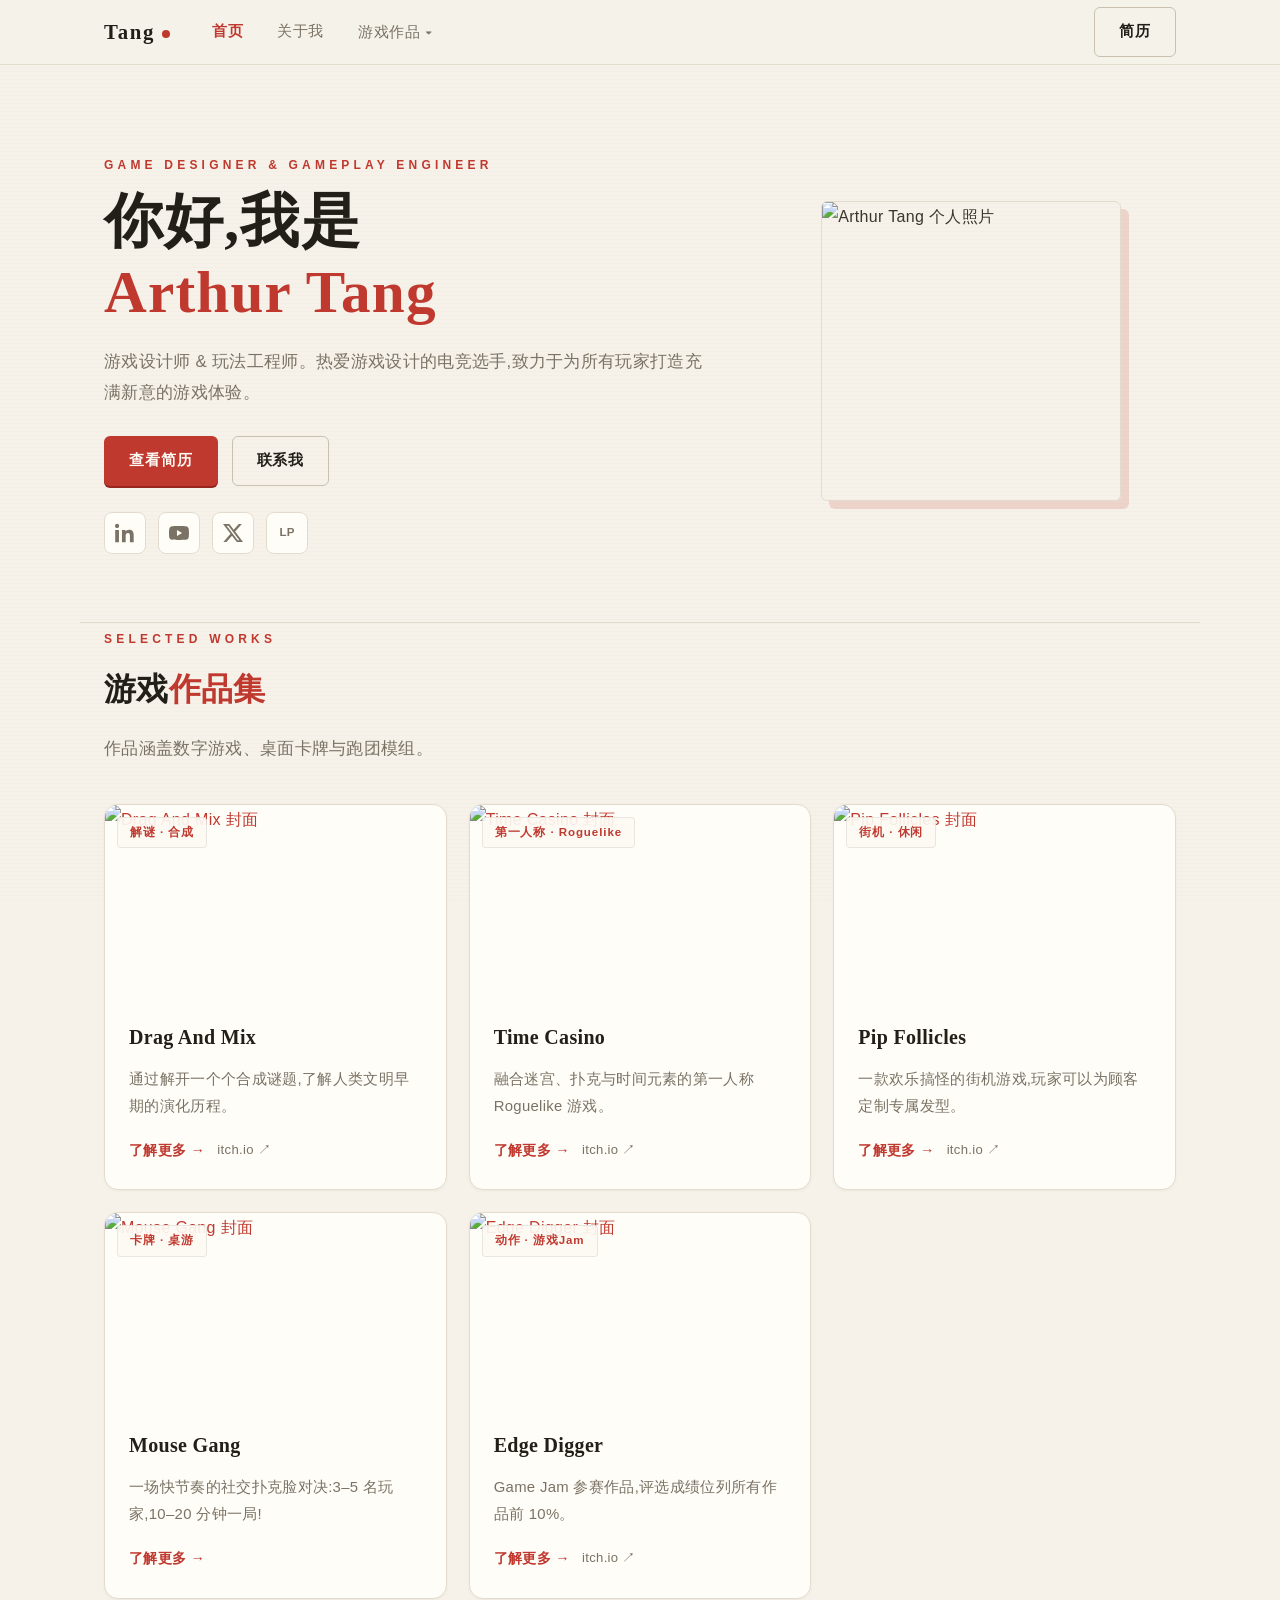
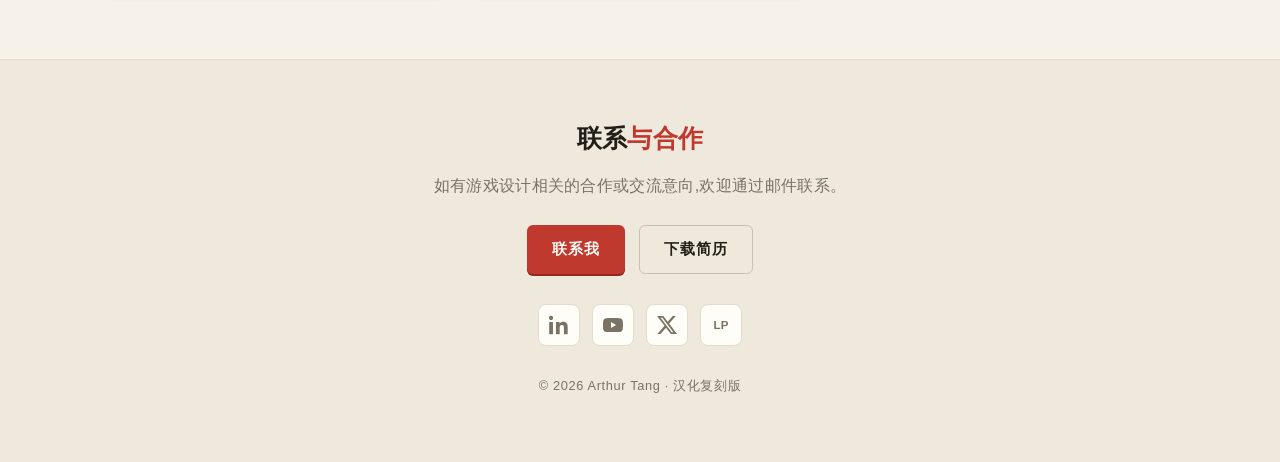
==== index.html @ 3871822b "Add files via upload" ====
<!DOCTYPE html>
<html lang="zh-CN">
<head>
<meta charset="UTF-8">
<meta name="viewport" content="width=device-width, initial-scale=1">
<title>首页 | Arthur Tang · 游戏设计师</title>
<link rel="stylesheet" href="style.css">
</head>
<body>

<nav class="nav">
  <div class="nav-inner">
    <a class="logo" href="index.html">Tang</a>
    <div class="nav-links">
      <a href="index.html" class="active">首页</a>
      <a href="about.html">关于我</a>
      <div class="dropdown">
        <button>游戏作品 ▾</button>
        <div class="dropdown-menu">
          <a href="drag-and-mix.html">Drag And Mix <span>· 解谜合成</span></a>
          <a href="edge-digger.html">Edge Digger <span>· 平台动作</span></a>
          <a href="mouse-gang.html">Mouse Gang <span>· 卡牌桌游</span></a>
          <a href="time-casino.html">Time Casino <span>· 肉鸽迷宫</span></a>
          <a href="pip-follicles.html">Pip Follicles <span>· 街机理发</span></a>
        </div>
      </div>
    </div>
    <a class="btn btn-ghost" href="https://www.arthurtang.online/_files/ugd/ac5c19_97dff723fe3e4dc8b64bd0f16d40d59c.pdf" target="_blank">简历</a>
  </div>
</nav>

<div class="wrap">
  <!-- Hero -->
  <div class="hero">
    <div>
      <span class="eyebrow">Game Designer &amp; Gameplay Engineer</span>
      <h1 class="display">你好,我是<br><span class="grad">Arthur Tang</span></h1>
      <p class="lead" style="margin-top:18px">游戏设计师 &amp; 玩法工程师。热爱游戏设计的电竞选手,致力于为所有玩家打造充满新意的游戏体验。</p>
      <div class="hero-cta">
        <a class="btn btn-primary" href="https://www.arthurtang.online/_files/ugd/ac5c19_97dff723fe3e4dc8b64bd0f16d40d59c.pdf" target="_blank">查看简历</a>
        <a class="btn btn-ghost" href="mailto:arthurta@andrew.cmu.edu">联系我</a>
      </div>
      <div class="socials">
        <a href="https://www.linkedin.com/in/arthur-tang-407880352" target="_blank" title="LinkedIn" aria-label="LinkedIn">
          <svg viewBox="0 0 24 24"><path d="M4.98 3.5C4.98 4.88 3.87 6 2.5 6S0 4.88 0 3.5 1.12 1 2.5 1s2.48 1.12 2.48 2.5zM.24 8.31h4.52V23H.24V8.31zM8.34 8.31h4.33v2h.06c.6-1.14 2.08-2.34 4.28-2.34 4.57 0 5.41 3.01 5.41 6.92V23h-4.51v-7.13c0-1.7-.03-3.89-2.37-3.89-2.37 0-2.73 1.85-2.73 3.76V23H8.34V8.31z"/></svg>
        </a>
        <a href="https://www.youtube.com/@mashiro_ow2016" target="_blank" title="YouTube" aria-label="YouTube">
          <svg viewBox="0 0 24 24"><path d="M23.5 6.19a3.02 3.02 0 0 0-2.12-2.14C19.5 3.55 12 3.55 12 3.55s-7.5 0-9.38.5A3.02 3.02 0 0 0 .5 6.19C0 8.07 0 12 0 12s0 3.93.5 5.81a3.02 3.02 0 0 0 2.12 2.14c1.88.5 9.38.5 9.38.5s7.5 0 9.38-.5a3.02 3.02 0 0 0 2.12-2.14C24 15.93 24 12 24 12s0-3.93-.5-5.81zM9.55 15.57V8.43L15.82 12l-6.27 3.57z"/></svg>
        </a>
        <a href="https://x.com/Mashiro_ow2" target="_blank" title="X（推特）" aria-label="X">
          <svg viewBox="0 0 24 24"><path d="M18.9 1.15h3.68l-8.04 9.19L24 22.85h-7.41l-5.8-7.58-6.64 7.58H.47l8.6-9.83L0 1.15h7.59l5.24 6.93 6.07-6.93zm-1.29 19.5h2.04L6.49 3.24H4.3l13.31 17.41z"/></svg>
        </a>
        <a href="https://liquipedia.net/overwatch/Mashiro" target="_blank" title="Liquipedia 选手页" aria-label="Liquipedia">LP</a>
      </div>
    </div>
    <div class="hero-portrait">
      <img src="https://static.wixstatic.com/media/ac5c19_e72749f9391749869e4fefc9ef450933~mv2.jpg/v1/fill/w_640,h_640,al_c,q_85,enc_avif,quality_auto/ac5c19_e72749f9391749869e4fefc9ef450933~mv2.jpg" alt="Arthur Tang 个人照片">
    </div>
  </div>
</div>

<hr class="divider">

<!-- 作品集 -->
<section class="wrap" id="works">
  <span class="eyebrow">Selected Works</span>
  <h2 class="section-title">游戏<span class="grad">作品集</span></h2>
  <p class="lead" style="margin-bottom:40px">作品涵盖数字游戏、桌面卡牌与跑团模组。</p>

  <div class="grid-3">
    <div class="project-card reveal">
      <a class="thumb" href="drag-and-mix.html">
        <img src="https://static.wixstatic.com/media/7452b0_ffd4c75815e14e729e6301d7b31f280f~mv2.png/v1/fill/w_800,h_450,al_c,q_85,enc_avif,quality_auto/Frame%203%20(1).png" alt="Drag And Mix 封面">
        <span class="tag">解谜 · 合成</span>
      </a>
      <div class="body">
        <h3>Drag And Mix</h3>
        <p>通过解开一个个合成谜题,了解人类文明早期的演化历程。</p>
        <div class="links">
          <a class="more" href="drag-and-mix.html">了解更多</a>
          <a class="itch" href="https://saikiosamu.itch.io/drag-and-mix" target="_blank">itch.io ↗</a>
        </div>
      </div>
    </div>

    <div class="project-card reveal">
      <a class="thumb" href="time-casino.html">
        <img src="https://static.wixstatic.com/media/ac5c19_e0c0a362687e4434957983f5e7f5c23e~mv2.png/v1/fill/w_800,h_487,al_c,q_85,enc_avif,quality_auto/Slide%2016_9%20-%201%20(1).png" alt="Time Casino 封面">
        <span class="tag">第一人称 · Roguelike</span>
      </a>
      <div class="body">
        <h3>Time Casino</h3>
        <p>融合迷宫、扑克与时间元素的第一人称 Roguelike 游戏。</p>
        <div class="links">
          <a class="more" href="time-casino.html">了解更多</a>
          <a class="itch" href="https://saikiosamu.itch.io/time-casino" target="_blank">itch.io ↗</a>
        </div>
      </div>
    </div>

    <div class="project-card reveal">
      <a class="thumb" href="pip-follicles.html">
        <img src="https://static.wixstatic.com/media/ac5c19_c79d243e65324dbfa5a065988996d9c8~mv2.png/v1/fill/w_800,h_497,al_c,q_85,enc_avif,quality_auto/%E5%9B%BE%E5%83%8F_2024-11-22_051200402.png" alt="Pip Follicles 封面">
        <span class="tag">街机 · 休闲</span>
      </a>
      <div class="body">
        <h3>Pip Follicles</h3>
        <p>一款欢乐搞怪的街机游戏,玩家可以为顾客定制专属发型。</p>
        <div class="links">
          <a class="more" href="pip-follicles.html">了解更多</a>
          <a class="itch" href="https://saikiosamu.itch.io/pip-follicles" target="_blank">itch.io ↗</a>
        </div>
      </div>
    </div>

    <div class="project-card reveal">
      <a class="thumb" href="mouse-gang.html">
        <img src="https://static.wixstatic.com/media/7452b0_cdd8762c4af44af2ba000a11da03061f~mv2.png/v1/fill/w_800,h_496,al_c,q_85,enc_avif,quality_auto/Frame%201.png" alt="Mouse Gang 封面">
        <span class="tag">卡牌 · 桌游</span>
      </a>
      <div class="body">
        <h3>Mouse Gang</h3>
        <p>一场快节奏的社交扑克脸对决:3–5 名玩家,10–20 分钟一局!</p>
        <div class="links">
          <a class="more" href="mouse-gang.html">了解更多</a>
        </div>
      </div>
    </div>

    <div class="project-card reveal">
      <a class="thumb" href="edge-digger.html">
        <img src="https://static.wixstatic.com/media/ac5c19_3797673ee50342ffba297b8167b7fd66~mv2.png/v1/fill/w_800,h_450,al_c,q_85,enc_avif,quality_auto/ac5c19_3797673ee50342ffba297b8167b7fd66~mv2.png" alt="Edge Digger 封面">
        <span class="tag">动作 · 游戏Jam</span>
      </a>
      <div class="body">
        <h3>Edge Digger</h3>
        <p>Game Jam 参赛作品,评选成绩位列所有作品前 10%。</p>
        <div class="links">
          <a class="more" href="edge-digger.html">了解更多</a>
          <a class="itch" href="https://saikiosamu.itch.io/edge-digger" target="_blank">itch.io ↗</a>
        </div>
      </div>
    </div>

    </div>
  </div>
</section>

<footer>
  <div class="footer-inner">
    <h2>联系<span class="grad-text">与合作</span></h2>
    <p>如有游戏设计相关的合作或交流意向,欢迎通过邮件联系。</p>
    <div class="footer-cta">
      <a class="btn btn-primary" href="mailto:arthurta@andrew.cmu.edu">联系我</a>
      <a class="btn btn-ghost" href="https://www.arthurtang.online/_files/ugd/ac5c19_97dff723fe3e4dc8b64bd0f16d40d59c.pdf" target="_blank">下载简历</a>
    </div>
    <div class="socials">
      <a href="https://www.linkedin.com/in/arthur-tang-407880352" target="_blank" aria-label="LinkedIn"><svg viewBox="0 0 24 24"><path d="M4.98 3.5C4.98 4.88 3.87 6 2.5 6S0 4.88 0 3.5 1.12 1 2.5 1s2.48 1.12 2.48 2.5zM.24 8.31h4.52V23H.24V8.31zM8.34 8.31h4.33v2h.06c.6-1.14 2.08-2.34 4.28-2.34 4.57 0 5.41 3.01 5.41 6.92V23h-4.51v-7.13c0-1.7-.03-3.89-2.37-3.89-2.37 0-2.73 1.85-2.73 3.76V23H8.34V8.31z"/></svg></a>
      <a href="https://www.youtube.com/@mashiro_ow2016" target="_blank" aria-label="YouTube"><svg viewBox="0 0 24 24"><path d="M23.5 6.19a3.02 3.02 0 0 0-2.12-2.14C19.5 3.55 12 3.55 12 3.55s-7.5 0-9.38.5A3.02 3.02 0 0 0 .5 6.19C0 8.07 0 12 0 12s0 3.93.5 5.81a3.02 3.02 0 0 0 2.12 2.14c1.88.5 9.38.5 9.38.5s7.5 0 9.38-.5a3.02 3.02 0 0 0 2.12-2.14C24 15.93 24 12 24 12s0-3.93-.5-5.81zM9.55 15.57V8.43L15.82 12l-6.27 3.57z"/></svg></a>
      <a href="https://x.com/Mashiro_ow2" target="_blank" aria-label="X"><svg viewBox="0 0 24 24"><path d="M18.9 1.15h3.68l-8.04 9.19L24 22.85h-7.41l-5.8-7.58-6.64 7.58H.47l8.6-9.83L0 1.15h7.59l5.24 6.93 6.07-6.93zm-1.29 19.5h2.04L6.49 3.24H4.3l13.31 17.41z"/></svg></a>
      <a href="https://liquipedia.net/overwatch/Mashiro" target="_blank" aria-label="Liquipedia">LP</a>
    </div>
    <p class="copyright">© 2026 Arthur Tang · 汉化复刻版</p>
  </div>
</footer>

<script>
const io=new IntersectionObserver(es=>es.forEach(e=>{if(e.isIntersecting){e.target.classList.add('visible');io.unobserve(e.target)}}),{threshold:.12});
document.querySelectorAll('.reveal').forEach(el=>io.observe(el));
</script>
</body>
</html>
---- style.css ----
/* ===== Arthur Tang 作品集 · 纸质编辑风 ===== */
:root{
  --bg:#f6f2ea;            /* 米白纸面 */
  --bg-soft:#efe9dd;
  --card:#fffdf8;          /* 卡片:偏白纸 */
  --card-border:#e3dccc;
  --text:#221e18;
  --text-body:#3a352d;
  --text-dim:#7a7264;
  --accent:#c0392f;        /* 扑克红 */
  --accent-deep:#96271f;
  --line:#e3dccc;
  /* 兼容旧变量名 */
  --cyan:#c0392f;
  --violet:#96271f;
  --pink:#c0392f;
  --grad:linear-gradient(0deg,#c0392f,#c0392f);
  --radius:14px;
  --maxw:1120px;
  --serif:"Songti SC","Noto Serif SC","Source Han Serif SC","STSong",Georgia,"Times New Roman",serif;
}
*{margin:0;padding:0;box-sizing:border-box}
html{scroll-behavior:smooth}
body{
  background:var(--bg);
  color:var(--text-body);
  font-family:"PingFang SC","Hiragino Sans GB","Microsoft YaHei","Noto Sans SC",-apple-system,"Segoe UI",sans-serif;
  line-height:1.85;
  letter-spacing:.02em;
  overflow-x:hidden;
}
/* 纸面质感:极淡的横向罗纹 */
body::before{
  content:"";position:fixed;inset:0;z-index:-1;pointer-events:none;
  background-image:repeating-linear-gradient(0deg,rgba(0,0,0,.012) 0 1px,transparent 1px 4px);
}
img{max-width:100%;display:block;border-radius:8px}
a{color:var(--accent);text-decoration:none}
a:hover{text-decoration:none}

/* ===== 导航 ===== */
.nav{
  position:sticky;top:0;z-index:50;
  backdrop-filter:blur(10px);-webkit-backdrop-filter:blur(10px);
  background:rgba(246,242,234,.9);
  border-bottom:1px solid var(--line);
}
.nav-inner{
  max-width:var(--maxw);margin:0 auto;padding:0 24px;
  display:flex;align-items:center;gap:28px;height:64px;
}
.logo{
  font-family:var(--serif);font-weight:700;font-size:1.3rem;letter-spacing:.08em;
  color:var(--text);
}
.logo::after{content:"";display:inline-block;width:8px;height:8px;margin-left:7px;
  background:var(--accent);border-radius:50%;vertical-align:middle}
.nav-links{display:flex;align-items:center;gap:6px;flex:1;flex-wrap:wrap}
.nav-links>a,.dropdown>button{
  color:var(--text-dim);font-size:.92rem;padding:8px 14px;border-radius:8px;
  background:none;border:none;cursor:pointer;font-family:inherit;letter-spacing:.04em;
  transition:.2s;
}
.nav-links>a:hover,.dropdown>button:hover{color:var(--text);background:rgba(0,0,0,.05)}
.nav-links>a.active{color:var(--accent);font-weight:600}
.dropdown{position:relative}
.dropdown-menu{
  position:absolute;top:calc(100% + 8px);left:0;min-width:230px;
  background:var(--card);border:1px solid var(--card-border);border-radius:12px;
  padding:8px;display:none;box-shadow:0 14px 40px rgba(60,45,20,.14);
}
.dropdown:hover .dropdown-menu,.dropdown:focus-within .dropdown-menu{display:block}
.dropdown-menu a{
  display:block;padding:9px 14px;border-radius:8px;color:var(--text-dim);font-size:.9rem;transition:.15s;
}
.dropdown-menu a:hover{color:var(--text);background:rgba(0,0,0,.045)}
.dropdown-menu a span{color:var(--text-dim);font-size:.78rem;margin-left:6px}
.btn{
  display:inline-flex;align-items:center;gap:8px;
  padding:10px 24px;border-radius:6px;font-weight:600;font-size:.92rem;
  border:1px solid transparent;cursor:pointer;transition:.22s;letter-spacing:.06em;
}
.btn-primary{
  background:var(--accent);color:#fdfaf4;
  box-shadow:0 2px 0 var(--accent-deep);
}
.btn-primary:hover{background:var(--accent-deep);transform:translateY(-1px)}
.btn-ghost{
  border-color:#c9c0ad;color:var(--text);background:transparent;
}
.btn-ghost:hover{border-color:var(--accent);color:var(--accent)}

/* ===== 布局 ===== */
.wrap{max-width:var(--maxw);margin:0 auto;padding:0 24px}
section{padding:68px 0}
.eyebrow{
  display:inline-block;font-size:.75rem;letter-spacing:.35em;text-transform:uppercase;
  color:var(--accent);margin-bottom:10px;font-weight:700;
}
h1.display{
  font-family:var(--serif);
  font-size:clamp(2.3rem,5.6vw,3.7rem);font-weight:700;line-height:1.2;letter-spacing:.02em;
  color:var(--text);
}
h1.display .grad,h2 .grad,.grad-text{color:var(--accent)}
h2.section-title{
  font-family:var(--serif);
  font-size:clamp(1.5rem,3.2vw,2rem);font-weight:700;margin-bottom:14px;color:var(--text);
}
h3{font-size:1.12rem;font-weight:700;margin-bottom:8px;color:var(--text)}
.lead{color:var(--text-dim);font-size:1.05rem;max-width:640px}
.divider{
  height:1px;border:none;max-width:var(--maxw);margin:0 auto;
  background:var(--line);
}

/* ===== 卡片 ===== */
.card{
  background:var(--card);border:1px solid var(--card-border);border-radius:var(--radius);
  padding:26px;transition:.22s;
  box-shadow:0 1px 3px rgba(60,45,20,.05);
}
.card:hover{border-color:#cfb9a0;box-shadow:0 8px 24px rgba(60,45,20,.1)}
.grid-2{display:grid;grid-template-columns:repeat(2,1fr);gap:22px}
.grid-3{display:grid;grid-template-columns:repeat(3,1fr);gap:22px}
.grid-4{display:grid;grid-template-columns:repeat(4,1fr);gap:18px}
@media(max-width:900px){.grid-3,.grid-4{grid-template-columns:repeat(2,1fr)}}
@media(max-width:620px){.grid-2,.grid-3,.grid-4{grid-template-columns:1fr}}

/* ===== 首页 Hero ===== */
.hero{display:grid;grid-template-columns:1.2fr .8fr;gap:48px;align-items:center;padding:84px 0 68px}
@media(max-width:820px){.hero{grid-template-columns:1fr;text-align:center}.hero .lead{margin:0 auto}}
.hero-portrait{position:relative;justify-self:center}
.hero-portrait img{
  width:min(300px,78vw);aspect-ratio:1;object-fit:cover;border-radius:6px;
  border:1px solid var(--card-border);
  box-shadow:8px 8px 0 rgba(192,57,47,.16);
}
.hero-cta{display:flex;gap:14px;margin-top:28px;flex-wrap:wrap}
@media(max-width:820px){.hero-cta{justify-content:center}}
.socials{display:flex;gap:12px;margin-top:26px}
@media(max-width:820px){.socials{justify-content:center}}
.socials a{
  width:42px;height:42px;border-radius:8px;display:grid;place-items:center;
  border:1px solid var(--card-border);background:var(--card);color:var(--text-dim);transition:.2s;
  font-size:.72rem;font-weight:700;letter-spacing:.02em;
}
.socials a:hover{color:var(--accent);border-color:var(--accent);transform:translateY(-2px)}
.socials svg{width:20px;height:20px;fill:currentColor}

/* ===== 作品卡片 ===== */
.project-card{
  display:flex;flex-direction:column;overflow:hidden;padding:0;
  background:var(--card);border:1px solid var(--card-border);border-radius:var(--radius);
  transition:.24s;box-shadow:0 1px 3px rgba(60,45,20,.05);
}
.project-card:hover{transform:translateY(-4px);border-color:#cfb9a0;
  box-shadow:0 16px 36px rgba(60,45,20,.13)}
.project-card .thumb{position:relative;overflow:hidden;aspect-ratio:16/9;border-radius:0}
.project-card .thumb img{width:100%;height:100%;object-fit:cover;border-radius:0;transition:.5s}
.project-card:hover .thumb img{transform:scale(1.04)}
.project-card .thumb .tag{
  position:absolute;top:12px;left:12px;font-size:.72rem;font-weight:700;letter-spacing:.08em;
  padding:4px 12px;border-radius:4px;background:rgba(253,250,244,.92);
  border:1px solid rgba(0,0,0,.08);color:var(--accent);
}
.project-card .body{padding:22px 24px 26px;display:flex;flex-direction:column;gap:10px;flex:1}
.project-card .body h3{font-family:var(--serif);font-size:1.25rem;margin:0}
.project-card .body p{color:var(--text-dim);font-size:.93rem;flex:1}
.project-card .links{display:flex;gap:12px;align-items:center;margin-top:6px}
.project-card .links .more{font-weight:600;font-size:.9rem}
.project-card .links .more::after{content:" →"}
.project-card .links .itch{font-size:.82rem;color:var(--text-dim)}
.project-card .links .itch:hover{color:var(--accent)}

/* ===== 项目详情页 ===== */
.page-hero{padding:60px 0 40px;text-align:center}
.page-hero .cover{
  max-width:920px;margin:34px auto 0;border-radius:10px;overflow:hidden;
  border:1px solid var(--card-border);box-shadow:0 18px 50px rgba(60,45,20,.16);
}
.page-hero .cover img{width:100%;border-radius:0}
.meta-panel{
  display:grid;grid-template-columns:repeat(4,1fr);gap:1px;overflow:hidden;
  border-radius:var(--radius);border:1px solid var(--card-border);background:var(--card-border);
  margin-top:-8px;
}
@media(max-width:820px){.meta-panel{grid-template-columns:repeat(2,1fr)}}
.meta-panel .cell{background:var(--card);padding:22px 24px}
.meta-panel .label{
  font-size:.72rem;letter-spacing:.28em;color:var(--accent);font-weight:700;margin-bottom:8px;
  text-transform:uppercase;
}
.meta-panel .value{font-size:.95rem;color:var(--text)}
.meta-panel .value li{list-style:none;color:var(--text-dim);padding:2px 0}
.meta-panel .value li::before{content:"— ";color:var(--accent)}
.figure{margin:26px 0}
.figure img{width:100%;border:1px solid var(--card-border)}
.figure figcaption{font-size:.85rem;color:var(--text-dim);margin-top:10px;text-align:center;font-family:var(--serif)}
.gif-grid{display:grid;grid-template-columns:repeat(3,1fr);gap:16px;margin:26px 0}
@media(max-width:820px){.gif-grid{grid-template-columns:1fr}}
.gif-grid figure{margin:0}
.gif-grid img{width:100%;aspect-ratio:16/10;object-fit:cover;border:1px solid var(--card-border)}
.gif-grid figcaption{font-size:.84rem;color:var(--text-dim);margin-top:8px;text-align:center;font-family:var(--serif)}
.quote{
  border-left:3px solid var(--accent);
  padding:16px 22px;margin:24px 0;color:var(--text-dim);font-size:.98rem;
  background:var(--card);border-radius:0 8px 8px 0;font-family:var(--serif);
}
.prose{max-width:820px}
.prose p{margin-bottom:16px;color:var(--text-body)}
.two-col{display:grid;grid-template-columns:1fr 1fr;gap:34px;align-items:center}
@media(max-width:820px){.two-col{grid-template-columns:1fr}}

/* ===== 页脚 ===== */
footer{
  margin-top:60px;border-top:1px solid var(--line);
  background:var(--bg-soft);
}
.footer-inner{
  max-width:var(--maxw);margin:0 auto;padding:56px 24px 40px;text-align:center;
}
.footer-inner h2{font-family:var(--serif);font-size:1.55rem;font-weight:700;margin-bottom:10px;color:var(--text)}
.footer-inner p{color:var(--text-dim);margin-bottom:24px}
.footer-cta{display:flex;gap:14px;justify-content:center;flex-wrap:wrap;margin-bottom:30px}
.footer-inner .socials{justify-content:center;margin-top:0}
.copyright{font-size:.8rem;color:#a49a87;margin-top:28px;letter-spacing:.05em}

/* ===== 动效 ===== */
.reveal{opacity:0;transform:translateY(20px);transition:opacity .6s ease,transform .6s ease}
.reveal.visible{opacity:1;transform:none}
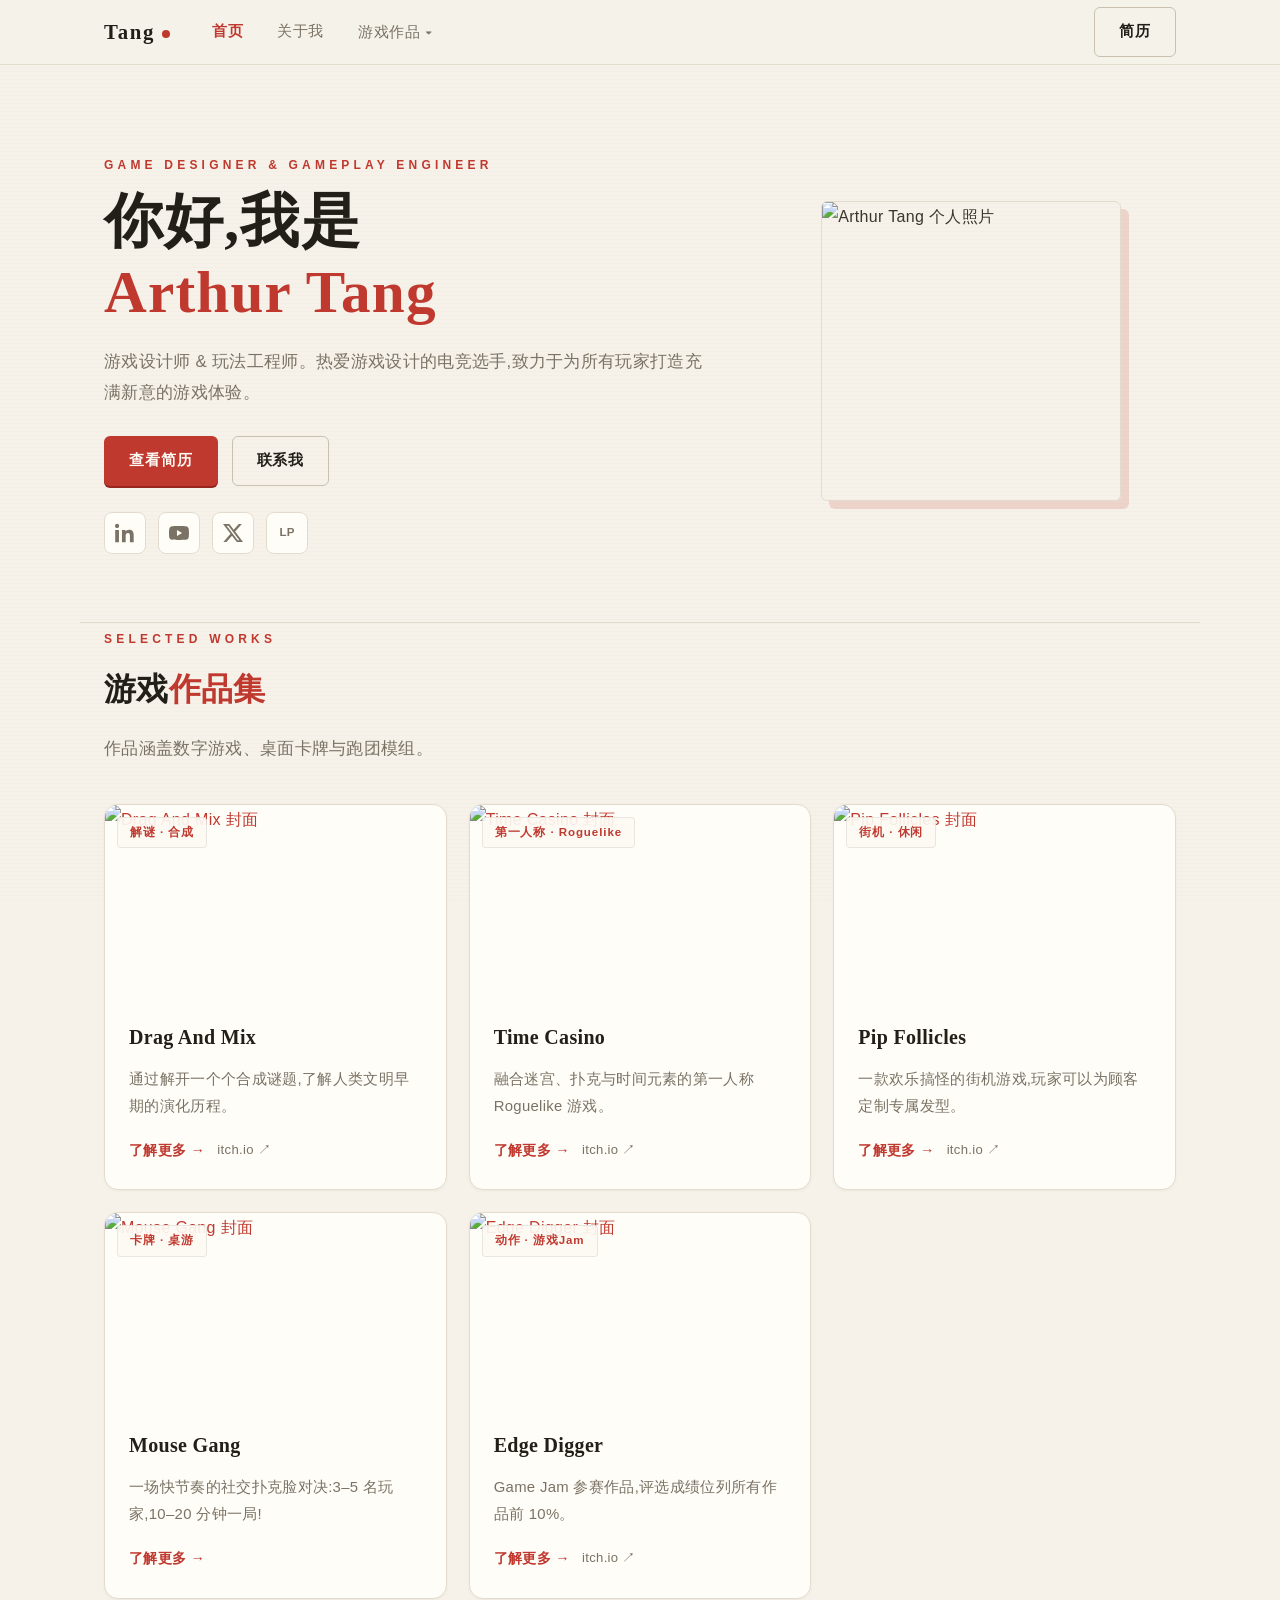
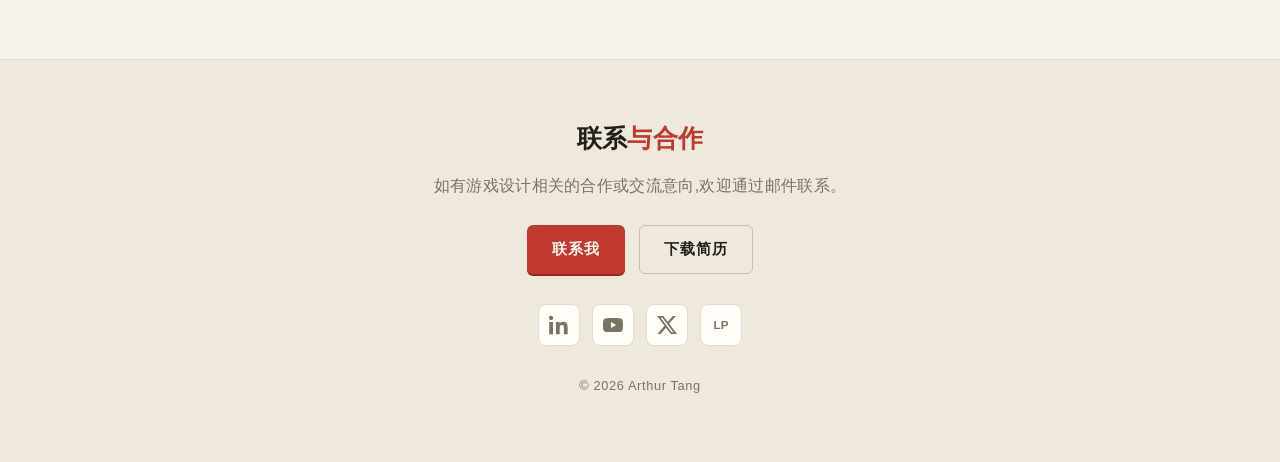
==== commit 87d2200a: "update" ====
--- a/index.html
+++ b/index.html
@@ -25,7 +25,7 @@
         </div>
       </div>
     </div>
-    <a class="btn btn-ghost" href="https://www.arthurtang.online/_files/ugd/ac5c19_97dff723fe3e4dc8b64bd0f16d40d59c.pdf" target="_blank">简历</a>
+    <a class="btn btn-ghost" href="resume.pdf" target="_blank">简历</a>
   </div>
 </nav>
 
@@ -37,7 +37,7 @@
       <h1 class="display">你好,我是<br><span class="grad">Arthur Tang</span></h1>
       <p class="lead" style="margin-top:18px">游戏设计师 &amp; 玩法工程师。热爱游戏设计的电竞选手,致力于为所有玩家打造充满新意的游戏体验。</p>
       <div class="hero-cta">
-        <a class="btn btn-primary" href="https://www.arthurtang.online/_files/ugd/ac5c19_97dff723fe3e4dc8b64bd0f16d40d59c.pdf" target="_blank">查看简历</a>
+        <a class="btn btn-primary" href="resume.pdf" target="_blank">查看简历</a>
         <a class="btn btn-ghost" href="mailto:arthurta@andrew.cmu.edu">联系我</a>
       </div>
       <div class="socials">
@@ -152,7 +152,7 @@
     <p>如有游戏设计相关的合作或交流意向,欢迎通过邮件联系。</p>
     <div class="footer-cta">
       <a class="btn btn-primary" href="mailto:arthurta@andrew.cmu.edu">联系我</a>
-      <a class="btn btn-ghost" href="https://www.arthurtang.online/_files/ugd/ac5c19_97dff723fe3e4dc8b64bd0f16d40d59c.pdf" target="_blank">下载简历</a>
+      <a class="btn btn-ghost" href="resume.pdf" target="_blank">下载简历</a>
     </div>
     <div class="socials">
       <a href="https://www.linkedin.com/in/arthur-tang-407880352" target="_blank" aria-label="LinkedIn"><svg viewBox="0 0 24 24"><path d="M4.98 3.5C4.98 4.88 3.87 6 2.5 6S0 4.88 0 3.5 1.12 1 2.5 1s2.48 1.12 2.48 2.5zM.24 8.31h4.52V23H.24V8.31zM8.34 8.31h4.33v2h.06c.6-1.14 2.08-2.34 4.28-2.34 4.57 0 5.41 3.01 5.41 6.92V23h-4.51v-7.13c0-1.7-.03-3.89-2.37-3.89-2.37 0-2.73 1.85-2.73 3.76V23H8.34V8.31z"/></svg></a>
@@ -160,7 +160,7 @@
       <a href="https://x.com/Mashiro_ow2" target="_blank" aria-label="X"><svg viewBox="0 0 24 24"><path d="M18.9 1.15h3.68l-8.04 9.19L24 22.85h-7.41l-5.8-7.58-6.64 7.58H.47l8.6-9.83L0 1.15h7.59l5.24 6.93 6.07-6.93zm-1.29 19.5h2.04L6.49 3.24H4.3l13.31 17.41z"/></svg></a>
       <a href="https://liquipedia.net/overwatch/Mashiro" target="_blank" aria-label="Liquipedia">LP</a>
     </div>
-    <p class="copyright">© 2026 Arthur Tang · 汉化复刻版</p>
+    <p class="copyright">© 2026 Arthur Tang</p>
   </div>
 </footer>
 
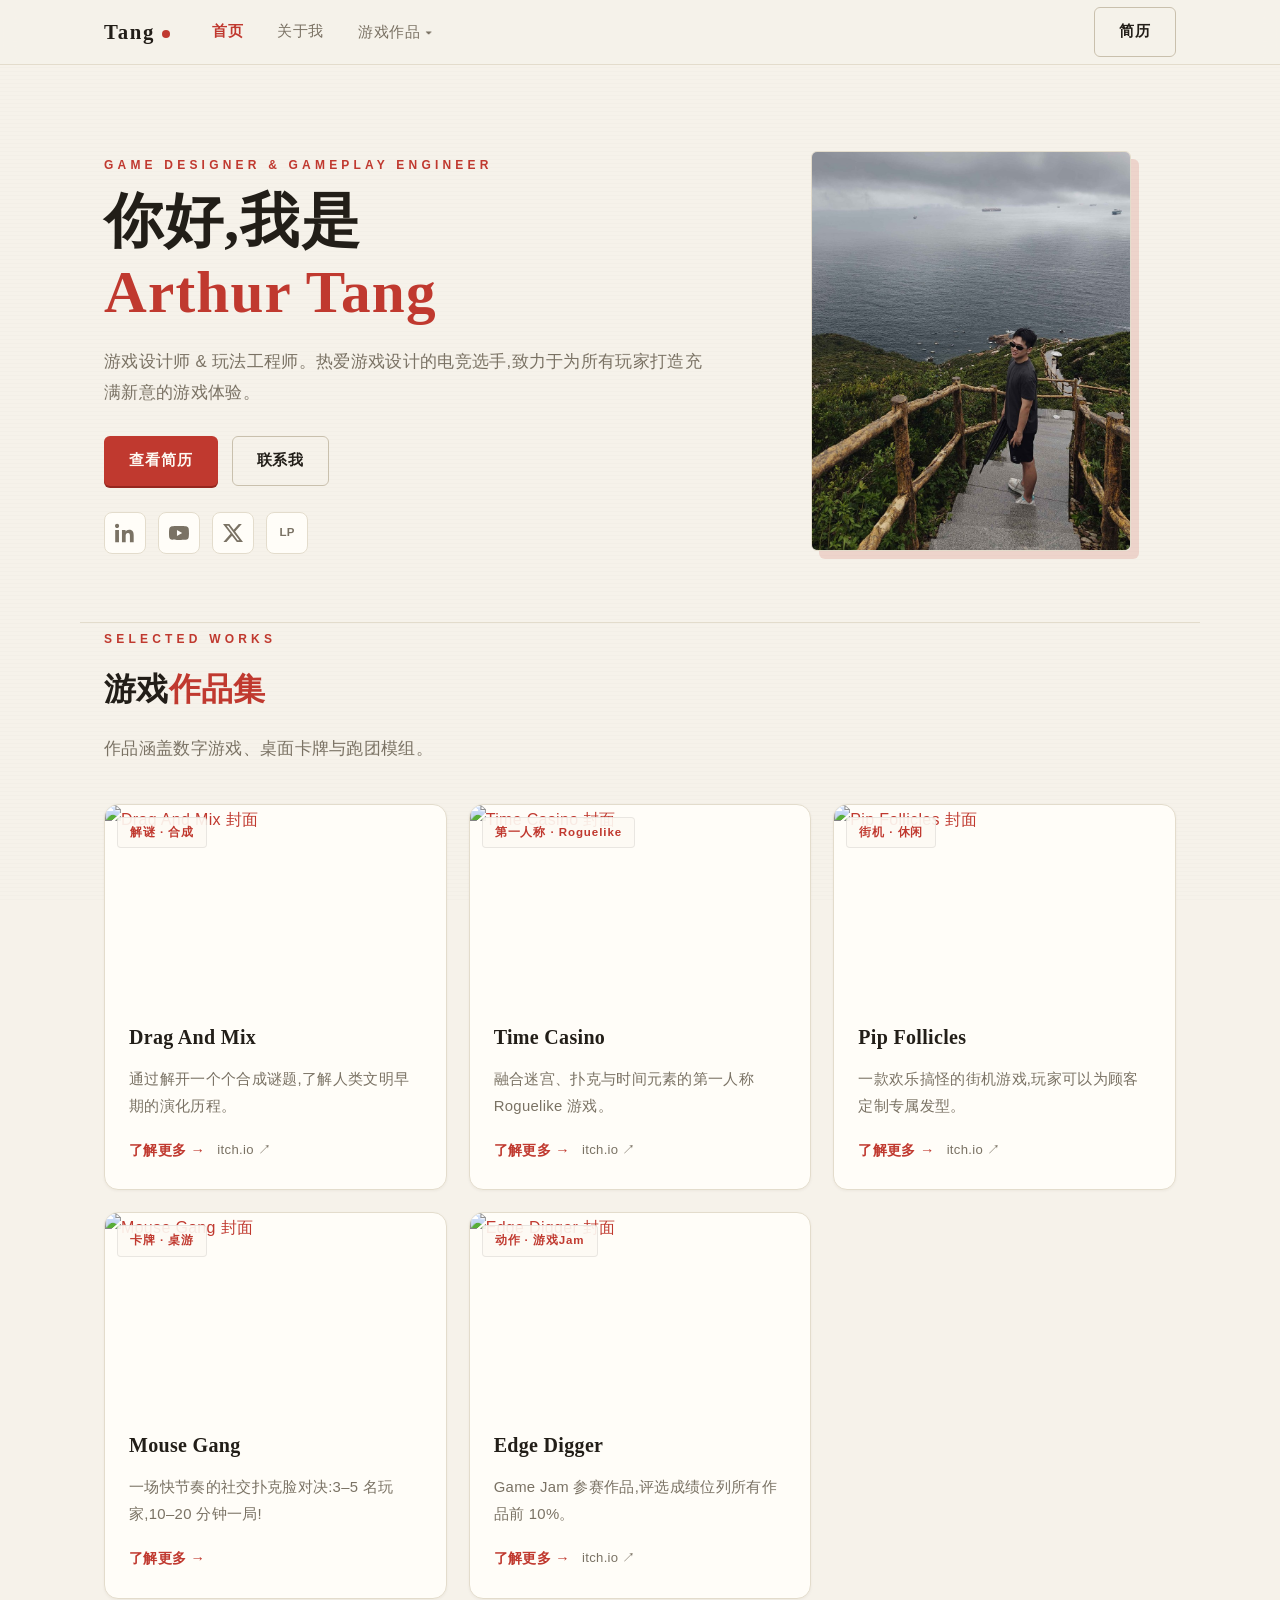
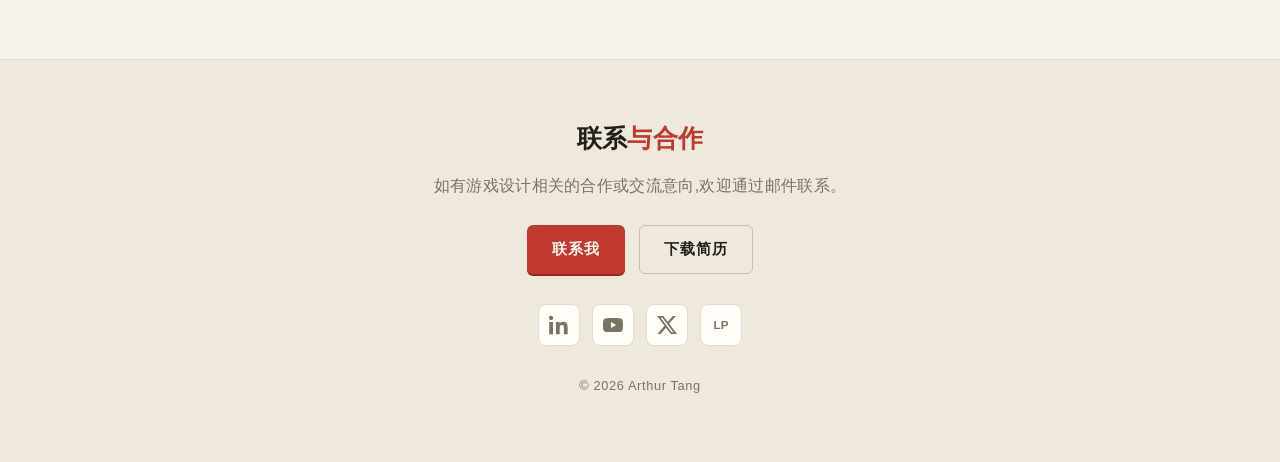
==== commit 8d0b53fa: "update photo" ====
--- a/index.html
+++ b/index.html
@@ -54,7 +54,7 @@
       </div>
     </div>
     <div class="hero-portrait">
-      <img src="https://static.wixstatic.com/media/ac5c19_e72749f9391749869e4fefc9ef450933~mv2.jpg/v1/fill/w_640,h_640,al_c,q_85,enc_avif,quality_auto/ac5c19_e72749f9391749869e4fefc9ef450933~mv2.jpg" alt="Arthur Tang 个人照片">
+      <img src="portrait.jpg" alt="Arthur Tang 个人照片">
     </div>
   </div>
 </div>
--- a/style.css
+++ b/style.css
@@ -132,7 +132,7 @@
 @media(max-width:820px){.hero{grid-template-columns:1fr;text-align:center}.hero .lead{margin:0 auto}}
 .hero-portrait{position:relative;justify-self:center}
 .hero-portrait img{
-  width:min(300px,78vw);aspect-ratio:1;object-fit:cover;border-radius:6px;
+  width:min(320px,78vw);aspect-ratio:4/5;object-fit:cover;border-radius:6px;
   border:1px solid var(--card-border);
   box-shadow:8px 8px 0 rgba(192,57,47,.16);
 }
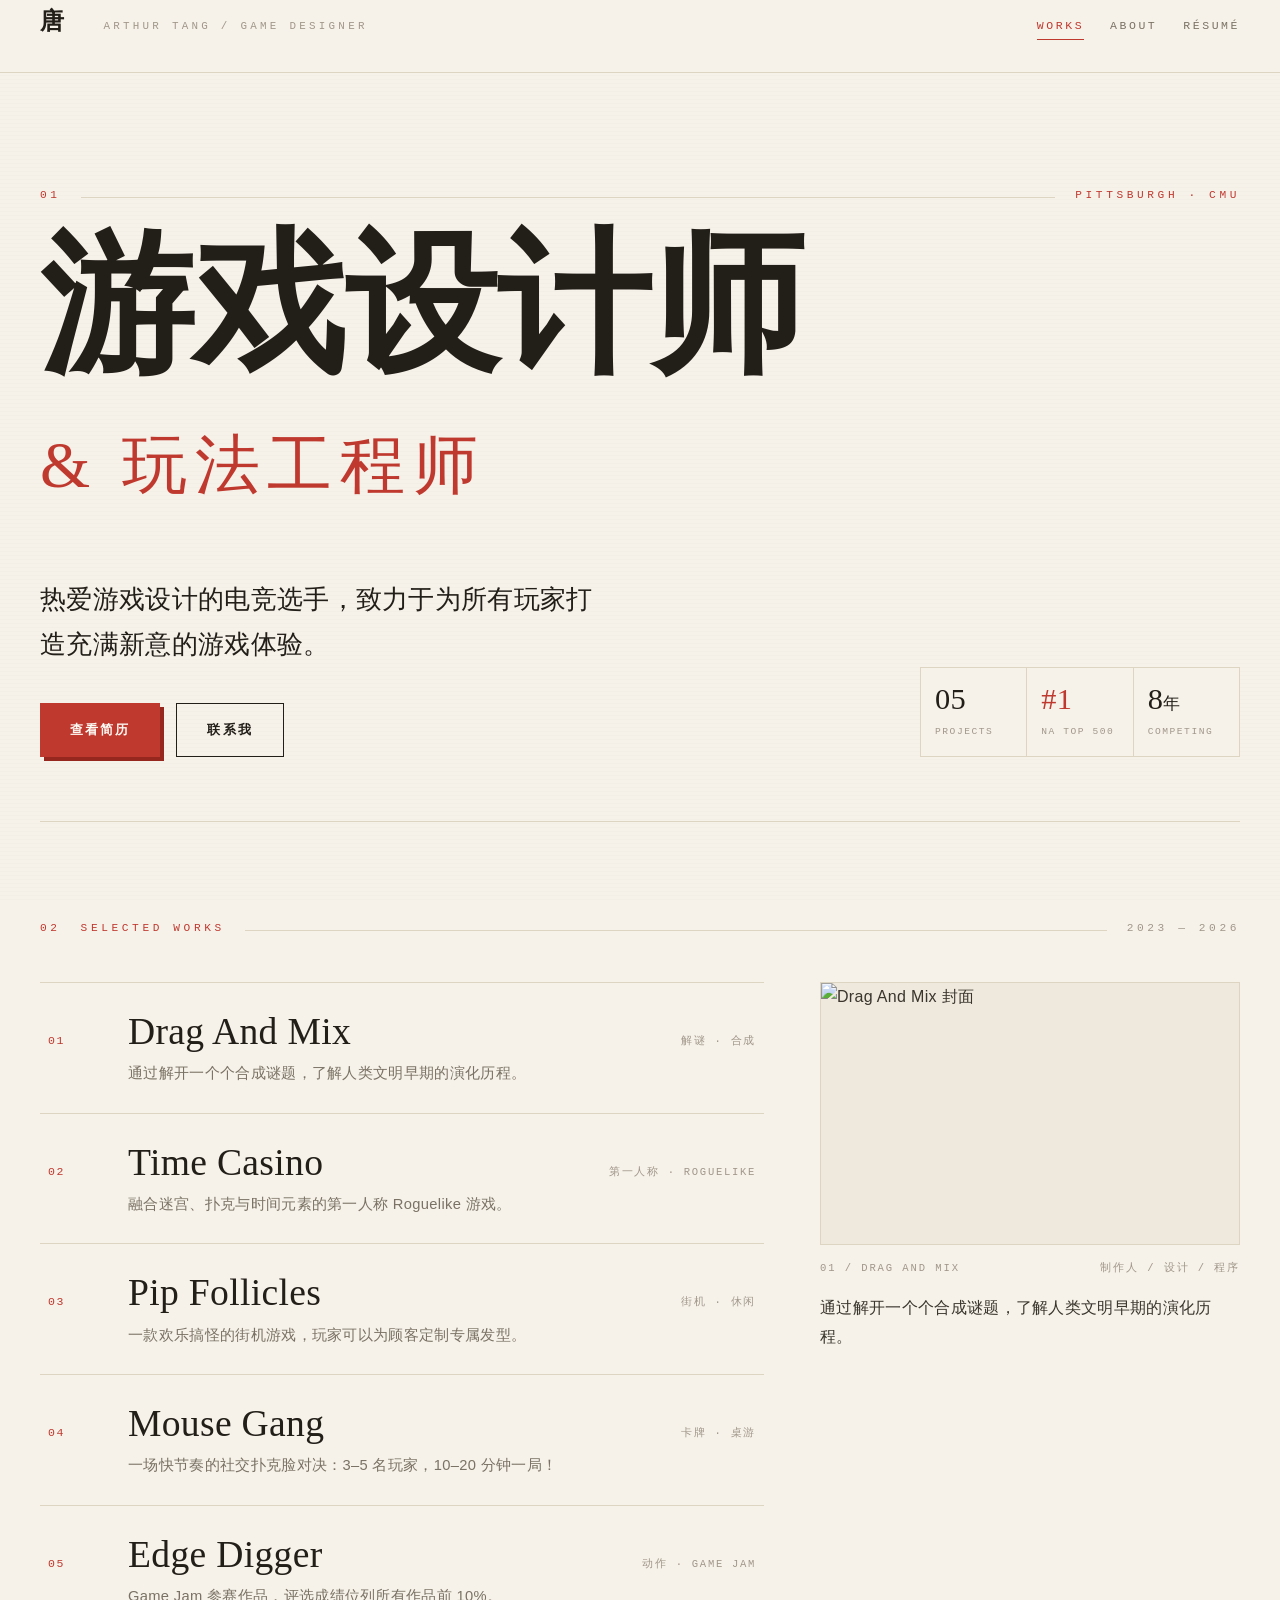
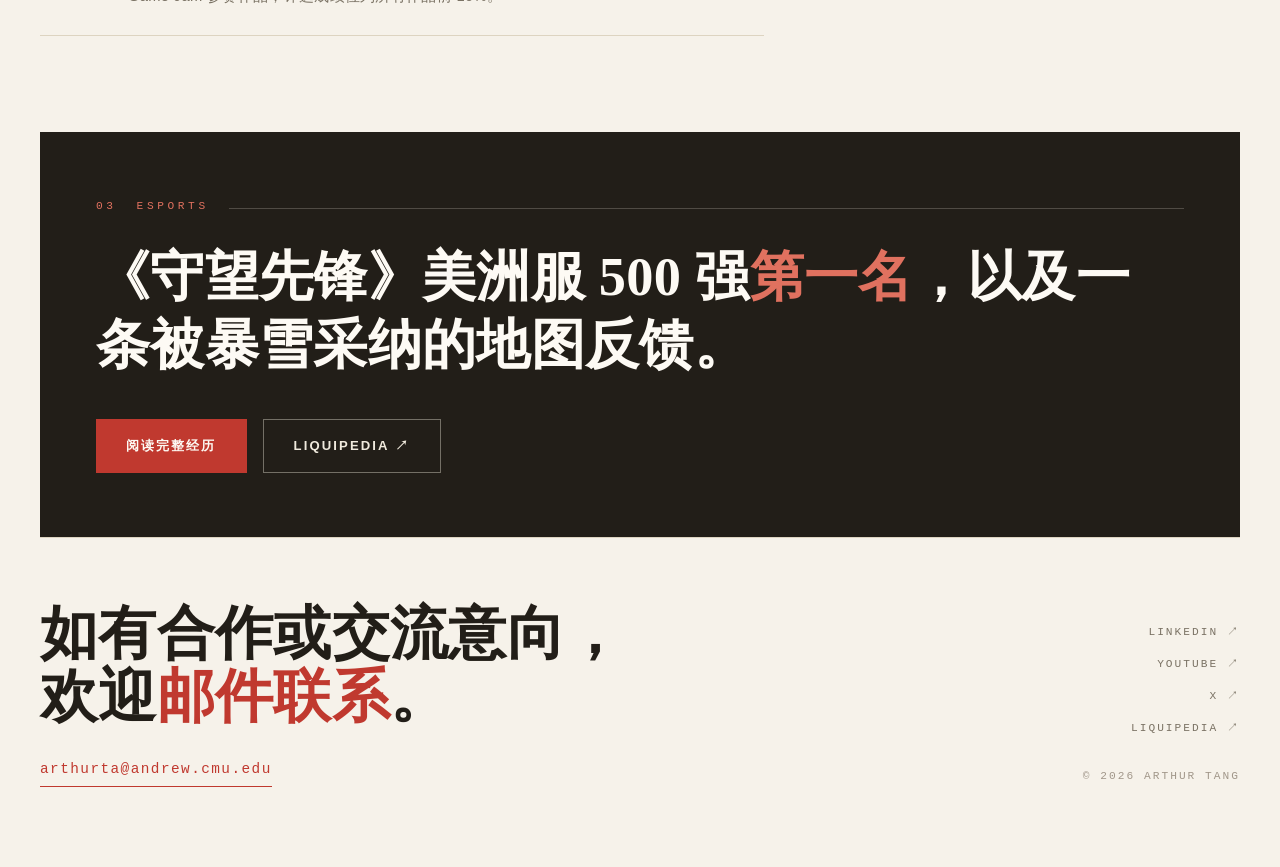
==== commit 7194b48e: "update" ====
--- a/index.html
+++ b/index.html
@@ -7,166 +7,72 @@
 <link rel="stylesheet" href="style.css">
 </head>
 <body>
-
-<nav class="nav">
-  <div class="nav-inner">
-    <a class="logo" href="index.html">Tang</a>
-    <div class="nav-links">
-      <a href="index.html" class="active">首页</a>
-      <a href="about.html">关于我</a>
-      <div class="dropdown">
-        <button>游戏作品 ▾</button>
-        <div class="dropdown-menu">
-          <a href="drag-and-mix.html">Drag And Mix <span>· 解谜合成</span></a>
-          <a href="edge-digger.html">Edge Digger <span>· 平台动作</span></a>
-          <a href="mouse-gang.html">Mouse Gang <span>· 卡牌桌游</span></a>
-          <a href="time-casino.html">Time Casino <span>· 肉鸽迷宫</span></a>
-          <a href="pip-follicles.html">Pip Follicles <span>· 街机理发</span></a>
-        </div>
+<nav class="nav"><div class="nav-inner">
+  <a class="logo" href="index.html">唐</a>
+  <span class="nav-tag">Arthur Tang / Game Designer</span>
+  <span class="nav-spacer"></span>
+  <div class="nav-links"><a href="index.html" class="active">Works</a><a href="about.html">About</a><a href="resume.pdf" target="_blank">Résumé</a></div>
+</div></nav>
+<header class="wrap" style="padding-top:112px">
+  <div class="rule"><span>01</span><span class="fill"></span><span>Pittsburgh · CMU</span></div>
+  <h1 class="display">游戏设计师<br><span class="sub">&amp; 玩法工程师</span></h1>
+  <div class="hero">
+    <div>
+      <p class="lead">热爱游戏设计的电竞选手，致力于为所有玩家打造充满新意的游戏体验。</p>
+      <div class="btns" style="margin-top:36px">
+        <a class="btn btn-solid" href="resume.pdf" target="_blank">查看简历</a>
+        <a class="btn btn-line" href="mailto:arthurta@andrew.cmu.edu">联系我</a>
       </div>
     </div>
-    <a class="btn btn-ghost" href="resume.pdf" target="_blank">简历</a>
-  </div>
-</nav>
-
-<div class="wrap">
-  <!-- Hero -->
-  <div class="hero">
-    <div>
-      <span class="eyebrow">Game Designer &amp; Gameplay Engineer</span>
-      <h1 class="display">你好,我是<br><span class="grad">Arthur Tang</span></h1>
-      <p class="lead" style="margin-top:18px">游戏设计师 &amp; 玩法工程师。热爱游戏设计的电竞选手,致力于为所有玩家打造充满新意的游戏体验。</p>
-      <div class="hero-cta">
-        <a class="btn btn-primary" href="resume.pdf" target="_blank">查看简历</a>
-        <a class="btn btn-ghost" href="mailto:arthurta@andrew.cmu.edu">联系我</a>
-      </div>
-      <div class="socials">
-        <a href="https://www.linkedin.com/in/arthur-tang-407880352" target="_blank" title="LinkedIn" aria-label="LinkedIn">
-          <svg viewBox="0 0 24 24"><path d="M4.98 3.5C4.98 4.88 3.87 6 2.5 6S0 4.88 0 3.5 1.12 1 2.5 1s2.48 1.12 2.48 2.5zM.24 8.31h4.52V23H.24V8.31zM8.34 8.31h4.33v2h.06c.6-1.14 2.08-2.34 4.28-2.34 4.57 0 5.41 3.01 5.41 6.92V23h-4.51v-7.13c0-1.7-.03-3.89-2.37-3.89-2.37 0-2.73 1.85-2.73 3.76V23H8.34V8.31z"/></svg>
-        </a>
-        <a href="https://www.youtube.com/@mashiro_ow2016" target="_blank" title="YouTube" aria-label="YouTube">
-          <svg viewBox="0 0 24 24"><path d="M23.5 6.19a3.02 3.02 0 0 0-2.12-2.14C19.5 3.55 12 3.55 12 3.55s-7.5 0-9.38.5A3.02 3.02 0 0 0 .5 6.19C0 8.07 0 12 0 12s0 3.93.5 5.81a3.02 3.02 0 0 0 2.12 2.14c1.88.5 9.38.5 9.38.5s7.5 0 9.38-.5a3.02 3.02 0 0 0 2.12-2.14C24 15.93 24 12 24 12s0-3.93-.5-5.81zM9.55 15.57V8.43L15.82 12l-6.27 3.57z"/></svg>
-        </a>
-        <a href="https://x.com/Mashiro_ow2" target="_blank" title="X（推特）" aria-label="X">
-          <svg viewBox="0 0 24 24"><path d="M18.9 1.15h3.68l-8.04 9.19L24 22.85h-7.41l-5.8-7.58-6.64 7.58H.47l8.6-9.83L0 1.15h7.59l5.24 6.93 6.07-6.93zm-1.29 19.5h2.04L6.49 3.24H4.3l13.31 17.41z"/></svg>
-        </a>
-        <a href="https://liquipedia.net/overwatch/Mashiro" target="_blank" title="Liquipedia 选手页" aria-label="Liquipedia">LP</a>
-      </div>
-    </div>
-    <div class="hero-portrait">
-      <img src="portrait.jpg" alt="Arthur Tang 个人照片">
+    <div class="stats stats-3">
+      <div class="cell"><div class="num">05</div><div class="cap">Projects</div></div>
+      <div class="cell"><div class="num hl">#1</div><div class="cap">NA Top 500</div></div>
+      <div class="cell"><div class="num">8<span style="font-size:.55em">年</span></div><div class="cap">Competing</div></div>
     </div>
   </div>
-</div>
+</header>
 
-<hr class="divider">
-
-<!-- 作品集 -->
-<section class="wrap" id="works">
-  <span class="eyebrow">Selected Works</span>
-  <h2 class="section-title">游戏<span class="grad">作品集</span></h2>
-  <p class="lead" style="margin-bottom:40px">作品涵盖数字游戏、桌面卡牌与跑团模组。</p>
-
-  <div class="grid-3">
-    <div class="project-card reveal">
-      <a class="thumb" href="drag-and-mix.html">
-        <img src="https://static.wixstatic.com/media/7452b0_ffd4c75815e14e729e6301d7b31f280f~mv2.png/v1/fill/w_800,h_450,al_c,q_85,enc_avif,quality_auto/Frame%203%20(1).png" alt="Drag And Mix 封面">
-        <span class="tag">解谜 · 合成</span>
-      </a>
-      <div class="body">
-        <h3>Drag And Mix</h3>
-        <p>通过解开一个个合成谜题,了解人类文明早期的演化历程。</p>
-        <div class="links">
-          <a class="more" href="drag-and-mix.html">了解更多</a>
-          <a class="itch" href="https://saikiosamu.itch.io/drag-and-mix" target="_blank">itch.io ↗</a>
-        </div>
-      </div>
-    </div>
-
-    <div class="project-card reveal">
-      <a class="thumb" href="time-casino.html">
-        <img src="https://static.wixstatic.com/media/ac5c19_e0c0a362687e4434957983f5e7f5c23e~mv2.png/v1/fill/w_800,h_487,al_c,q_85,enc_avif,quality_auto/Slide%2016_9%20-%201%20(1).png" alt="Time Casino 封面">
-        <span class="tag">第一人称 · Roguelike</span>
-      </a>
-      <div class="body">
-        <h3>Time Casino</h3>
-        <p>融合迷宫、扑克与时间元素的第一人称 Roguelike 游戏。</p>
-        <div class="links">
-          <a class="more" href="time-casino.html">了解更多</a>
-          <a class="itch" href="https://saikiosamu.itch.io/time-casino" target="_blank">itch.io ↗</a>
-        </div>
-      </div>
-    </div>
-
-    <div class="project-card reveal">
-      <a class="thumb" href="pip-follicles.html">
-        <img src="https://static.wixstatic.com/media/ac5c19_c79d243e65324dbfa5a065988996d9c8~mv2.png/v1/fill/w_800,h_497,al_c,q_85,enc_avif,quality_auto/%E5%9B%BE%E5%83%8F_2024-11-22_051200402.png" alt="Pip Follicles 封面">
-        <span class="tag">街机 · 休闲</span>
-      </a>
-      <div class="body">
-        <h3>Pip Follicles</h3>
-        <p>一款欢乐搞怪的街机游戏,玩家可以为顾客定制专属发型。</p>
-        <div class="links">
-          <a class="more" href="pip-follicles.html">了解更多</a>
-          <a class="itch" href="https://saikiosamu.itch.io/pip-follicles" target="_blank">itch.io ↗</a>
-        </div>
-      </div>
-    </div>
-
-    <div class="project-card reveal">
-      <a class="thumb" href="mouse-gang.html">
-        <img src="https://static.wixstatic.com/media/7452b0_cdd8762c4af44af2ba000a11da03061f~mv2.png/v1/fill/w_800,h_496,al_c,q_85,enc_avif,quality_auto/Frame%201.png" alt="Mouse Gang 封面">
-        <span class="tag">卡牌 · 桌游</span>
-      </a>
-      <div class="body">
-        <h3>Mouse Gang</h3>
-        <p>一场快节奏的社交扑克脸对决:3–5 名玩家,10–20 分钟一局!</p>
-        <div class="links">
-          <a class="more" href="mouse-gang.html">了解更多</a>
-        </div>
-      </div>
-    </div>
-
-    <div class="project-card reveal">
-      <a class="thumb" href="edge-digger.html">
-        <img src="https://static.wixstatic.com/media/ac5c19_3797673ee50342ffba297b8167b7fd66~mv2.png/v1/fill/w_800,h_450,al_c,q_85,enc_avif,quality_auto/ac5c19_3797673ee50342ffba297b8167b7fd66~mv2.png" alt="Edge Digger 封面">
-        <span class="tag">动作 · 游戏Jam</span>
-      </a>
-      <div class="body">
-        <h3>Edge Digger</h3>
-        <p>Game Jam 参赛作品,评选成绩位列所有作品前 10%。</p>
-        <div class="links">
-          <a class="more" href="edge-digger.html">了解更多</a>
-          <a class="itch" href="https://saikiosamu.itch.io/edge-digger" target="_blank">itch.io ↗</a>
-        </div>
-      </div>
-    </div>
-
+<section class="wrap block">
+  <div class="rule" style="margin-bottom:44px"><span>02</span><span>Selected Works</span><span class="fill"></span><span class="muted">2023 — 2026</span></div>
+  <div class="works">
+    <div class="idx" id="idx"><a href="drag-and-mix.html" data-i="0"><span class="n">01</span><span><span class="t">Drag And Mix</span><span class="d">通过解开一个个合成谜题，了解人类文明早期的演化历程。</span></span><span class="tag">解谜 · 合成</span></a><a href="time-casino.html" data-i="1"><span class="n">02</span><span><span class="t">Time Casino</span><span class="d">融合迷宫、扑克与时间元素的第一人称 Roguelike 游戏。</span></span><span class="tag">第一人称 · Roguelike</span></a><a href="pip-follicles.html" data-i="2"><span class="n">03</span><span><span class="t">Pip Follicles</span><span class="d">一款欢乐搞怪的街机游戏，玩家可以为顾客定制专属发型。</span></span><span class="tag">街机 · 休闲</span></a><a href="mouse-gang.html" data-i="3"><span class="n">04</span><span><span class="t">Mouse Gang</span><span class="d">一场快节奏的社交扑克脸对决：3–5 名玩家，10–20 分钟一局！</span></span><span class="tag">卡牌 · 桌游</span></a><a href="edge-digger.html" data-i="4"><span class="n">05</span><span><span class="t">Edge Digger</span><span class="d">Game Jam 参赛作品，评选成绩位列所有作品前 10%。</span></span><span class="tag">动作 · Game Jam</span></a></div>
+    <div class="preview">
+      <div class="frame"><img id="pv-img" src="https://static.wixstatic.com/media/7452b0_ffd4c75815e14e729e6301d7b31f280f~mv2.png/v1/fill/w_800,h_450,al_c,q_85,enc_avif,quality_auto/Frame%203%20(1).png" alt="Drag And Mix 封面"></div>
+      <div class="meta"><span id="pv-meta">01 / Drag And Mix</span><span id="pv-role">制作人 / 设计 / 程序</span></div>
+      <p class="desc" id="pv-desc">通过解开一个个合成谜题，了解人类文明早期的演化历程。</p>
     </div>
   </div>
 </section>
 
-<footer>
-  <div class="footer-inner">
-    <h2>联系<span class="grad-text">与合作</span></h2>
-    <p>如有游戏设计相关的合作或交流意向,欢迎通过邮件联系。</p>
-    <div class="footer-cta">
-      <a class="btn btn-primary" href="mailto:arthurta@andrew.cmu.edu">联系我</a>
-      <a class="btn btn-ghost" href="resume.pdf" target="_blank">下载简历</a>
-    </div>
-    <div class="socials">
-      <a href="https://www.linkedin.com/in/arthur-tang-407880352" target="_blank" aria-label="LinkedIn"><svg viewBox="0 0 24 24"><path d="M4.98 3.5C4.98 4.88 3.87 6 2.5 6S0 4.88 0 3.5 1.12 1 2.5 1s2.48 1.12 2.48 2.5zM.24 8.31h4.52V23H.24V8.31zM8.34 8.31h4.33v2h.06c.6-1.14 2.08-2.34 4.28-2.34 4.57 0 5.41 3.01 5.41 6.92V23h-4.51v-7.13c0-1.7-.03-3.89-2.37-3.89-2.37 0-2.73 1.85-2.73 3.76V23H8.34V8.31z"/></svg></a>
-      <a href="https://www.youtube.com/@mashiro_ow2016" target="_blank" aria-label="YouTube"><svg viewBox="0 0 24 24"><path d="M23.5 6.19a3.02 3.02 0 0 0-2.12-2.14C19.5 3.55 12 3.55 12 3.55s-7.5 0-9.38.5A3.02 3.02 0 0 0 .5 6.19C0 8.07 0 12 0 12s0 3.93.5 5.81a3.02 3.02 0 0 0 2.12 2.14c1.88.5 9.38.5 9.38.5s7.5 0 9.38-.5a3.02 3.02 0 0 0 2.12-2.14C24 15.93 24 12 24 12s0-3.93-.5-5.81zM9.55 15.57V8.43L15.82 12l-6.27 3.57z"/></svg></a>
-      <a href="https://x.com/Mashiro_ow2" target="_blank" aria-label="X"><svg viewBox="0 0 24 24"><path d="M18.9 1.15h3.68l-8.04 9.19L24 22.85h-7.41l-5.8-7.58-6.64 7.58H.47l8.6-9.83L0 1.15h7.59l5.24 6.93 6.07-6.93zm-1.29 19.5h2.04L6.49 3.24H4.3l13.31 17.41z"/></svg></a>
-      <a href="https://liquipedia.net/overwatch/Mashiro" target="_blank" aria-label="Liquipedia">LP</a>
-    </div>
-    <p class="copyright">© 2026 Arthur Tang</p>
+<section class="wrap"><div class="dark">
+  <div class="rule"><span>03</span><span>Esports</span><span class="fill"></span></div>
+  <h2>《守望先锋》美洲服 500 强<span class="hl">第一名</span>，以及一条被暴雪采纳的地图反馈。</h2>
+  <div class="btns">
+    <a class="btn btn-solid" href="about.html">阅读完整经历</a>
+    <a class="btn btn-line" href="https://liquipedia.net/overwatch/Mashiro" target="_blank">Liquipedia ↗</a>
   </div>
-</footer>
-
+</div></section>
+<footer class="wrap"><div class="foot">
+  <div>
+    <h2>如有合作或交流意向，<br>欢迎<span class="hl">邮件联系</span>。</h2>
+    <a class="mail" href="mailto:arthurta@andrew.cmu.edu">arthurta@andrew.cmu.edu</a>
+  </div>
+  <div class="social">
+    <a href="https://www.linkedin.com/in/arthur-tang-407880352" target="_blank">LinkedIn ↗</a>
+    <a href="https://www.youtube.com/@mashiro_ow2016" target="_blank">YouTube ↗</a>
+    <a href="https://x.com/Mashiro_ow2" target="_blank">X ↗</a>
+    <a href="https://liquipedia.net/overwatch/Mashiro" target="_blank">Liquipedia ↗</a>
+    <span class="copy">© 2026 Arthur Tang</span>
+  </div>
+</div></footer>
 <script>
-const io=new IntersectionObserver(es=>es.forEach(e=>{if(e.isIntersecting){e.target.classList.add('visible');io.unobserve(e.target)}}),{threshold:.12});
+const io=new IntersectionObserver(es=>es.forEach(e=>{if(e.isIntersecting){e.target.classList.add('visible');io.unobserve(e.target)}}),{threshold:.06});
 document.querySelectorAll('.reveal').forEach(el=>io.observe(el));
+</script>
+<script>
+const PV=[{"num":"01","title":"Drag And Mix","role":"制作人 / 设计 / 程序","desc":"通过解开一个个合成谜题，了解人类文明早期的演化历程。","img":"https://static.wixstatic.com/media/7452b0_ffd4c75815e14e729e6301d7b31f280f~mv2.png/v1/fill/w_800,h_450,al_c,q_85,enc_avif,quality_auto/Frame%203%20(1).png"},{"num":"02","title":"Time Casino","role":"独立开发","desc":"融合迷宫、扑克与时间元素的第一人称 Roguelike 游戏。","img":"https://static.wixstatic.com/media/ac5c19_e0c0a362687e4434957983f5e7f5c23e~mv2.png/v1/fill/w_800,h_487,al_c,q_85,enc_avif,quality_auto/Slide%2016_9%20-%201%20(1).png"},{"num":"03","title":"Pip Follicles","role":"玩法设计 / 程序","desc":"一款欢乐搞怪的街机游戏，玩家可以为顾客定制专属发型。","img":"https://static.wixstatic.com/media/ac5c19_c79d243e65324dbfa5a065988996d9c8~mv2.png/v1/fill/w_800,h_497,al_c,q_85,enc_avif,quality_auto/%E5%9B%BE%E5%83%8F_2024-11-22_051200402.png"},{"num":"04","title":"Mouse Gang","role":"创意负责人 / 设计","desc":"一场快节奏的社交扑克脸对决：3–5 名玩家，10–20 分钟一局！","img":"https://static.wixstatic.com/media/7452b0_cdd8762c4af44af2ba000a11da03061f~mv2.png/v1/fill/w_800,h_496,al_c,q_85,enc_avif,quality_auto/Frame%201.png"},{"num":"05","title":"Edge Digger","role":"制作人 / 程序 / 音频","desc":"Game Jam 参赛作品，评选成绩位列所有作品前 10%。","img":"https://static.wixstatic.com/media/ac5c19_3797673ee50342ffba297b8167b7fd66~mv2.png/v1/fill/w_800,h_450,al_c,q_85,enc_avif,quality_auto/ac5c19_3797673ee50342ffba297b8167b7fd66~mv2.png"}];
+const img=document.getElementById('pv-img'),m=document.getElementById('pv-meta'),r=document.getElementById('pv-role'),d=document.getElementById('pv-desc');
+document.querySelectorAll('#idx a').forEach(a=>a.addEventListener('mouseenter',()=>{const p=PV[+a.dataset.i];img.src=p.img;img.alt=p.title+' 封面';m.textContent=p.num+' / '+p.title;r.textContent=p.role;d.textContent=p.desc;}));
 </script>
 </body>
 </html>
--- a/style.css
+++ b/style.css
@@ -1,231 +1,179 @@
-/* ===== Arthur Tang 作品集 · 纸质编辑风 ===== */
-:root{
-  --bg:#f6f2ea;            /* 米白纸面 */
-  --bg-soft:#efe9dd;
-  --card:#fffdf8;          /* 卡片:偏白纸 */
-  --card-border:#e3dccc;
-  --text:#221e18;
-  --text-body:#3a352d;
-  --text-dim:#7a7264;
-  --accent:#c0392f;        /* 扑克红 */
-  --accent-deep:#96271f;
-  --line:#e3dccc;
-  /* 兼容旧变量名 */
-  --cyan:#c0392f;
-  --violet:#96271f;
-  --pink:#c0392f;
-  --grad:linear-gradient(0deg,#c0392f,#c0392f);
-  --radius:14px;
-  --maxw:1120px;
-  --serif:"Songti SC","Noto Serif SC","Source Han Serif SC","STSong",Georgia,"Times New Roman",serif;
-}
+/* Arthur Tang 作品集 · 纸质编辑风 改版 */
+:root{--bg:#f6f2ea;--bg-soft:#efe9dd;--ink:#221e18;--body:#3a352d;--dim:#7a7264;--faint:#a1978a;--line:#ddd4c1;--line2:#e3dccc;--accent:#c0392f;--accent-deep:#96271f;--accent-soft:#e0715f;--maxw:1280px;
+--serif:"Songti SC","Noto Serif SC","Source Han Serif SC","STSong",Georgia,"Times New Roman",serif;
+--mono:ui-monospace,SFMono-Regular,Menlo,monospace;}
 *{margin:0;padding:0;box-sizing:border-box}
 html{scroll-behavior:smooth}
-body{
-  background:var(--bg);
-  color:var(--text-body);
-  font-family:"PingFang SC","Hiragino Sans GB","Microsoft YaHei","Noto Sans SC",-apple-system,"Segoe UI",sans-serif;
-  line-height:1.85;
-  letter-spacing:.02em;
-  overflow-x:hidden;
+body{background:var(--bg);color:var(--body);font-family:"PingFang SC","Hiragino Sans GB","Microsoft YaHei","Noto Sans SC",-apple-system,"Segoe UI",sans-serif;line-height:1.8;letter-spacing:.02em;overflow-x:hidden;padding-bottom:40px}
+body::before{content:"";position:fixed;inset:0;z-index:-1;pointer-events:none;background-image:repeating-linear-gradient(0deg,rgba(0,0,0,.012) 0 1px,transparent 1px 4px)}
+img{max-width:100%;display:block}
+a{color:var(--accent);text-decoration:none}
+a:hover{color:var(--accent-deep)}
+.wrap{max-width:var(--maxw);margin:0 auto;padding:0 40px}
+
+/* nav */
+.nav{position:sticky;top:0;z-index:60;background:rgba(246,242,234,.88);backdrop-filter:blur(12px);-webkit-backdrop-filter:blur(12px);border-bottom:1px solid var(--line)}
+.nav-inner{max-width:var(--maxw);margin:0 auto;padding:0 40px;height:72px;display:flex;align-items:baseline;gap:36px}
+.logo{font-family:var(--serif);font-size:1.5rem;font-weight:700;letter-spacing:.14em;color:var(--ink)}
+.nav-tag{font-family:var(--mono);font-size:.68rem;letter-spacing:.3em;color:var(--faint);text-transform:uppercase}
+.nav-spacer{flex:1}
+.nav-links{display:flex;align-items:baseline;gap:26px;font-family:var(--mono);font-size:.72rem;letter-spacing:.22em;text-transform:uppercase}
+.nav-links a{color:var(--dim);padding-bottom:2px;border-bottom:1px solid transparent}
+.nav-links a:hover{color:var(--accent)}
+.nav-links a.active{color:var(--accent);border-bottom-color:var(--accent)}
+
+/* label rule */
+.rule{display:flex;align-items:baseline;gap:20px;font-family:var(--mono);font-size:.7rem;letter-spacing:.32em;color:var(--accent);text-transform:uppercase}
+.rule .fill{flex:1;height:1px;background:var(--line)}
+.rule .muted{color:var(--faint)}
+
+/* type */
+.display{font-family:var(--serif);font-size:clamp(3.4rem,12vw,10rem);line-height:.94;font-weight:700;letter-spacing:-.01em;color:var(--ink);margin-top:28px}
+.display .sub{display:inline-block;color:var(--accent);font-size:.42em;letter-spacing:.12em;vertical-align:top;margin-top:.9em;font-weight:400}
+.page-title{font-family:var(--serif);font-size:clamp(2.6rem,8vw,6.4rem);line-height:1.06;font-weight:700;color:var(--ink);margin-top:28px;max-width:16em}
+.proj-title{font-family:var(--serif);font-size:clamp(3rem,10vw,8rem);line-height:1;font-weight:700;letter-spacing:-.01em;color:var(--ink);margin-top:28px;max-width:12em}
+.lead{font-family:var(--serif);font-size:clamp(1.15rem,2vw,1.6rem);line-height:1.75;color:var(--ink);max-width:22em}
+.lead-sm{font-family:var(--serif);font-size:clamp(1.05rem,1.6vw,1.35rem);line-height:1.8;color:var(--body);max-width:30em}
+.prose p{font-family:var(--serif);font-size:1.15rem;line-height:1.9;color:var(--body);max-width:34em}
+.prose p+p{margin-top:20px}
+.quote{margin-top:40px;padding-left:28px;border-left:3px solid var(--accent);font-family:var(--serif);font-size:1.35rem;line-height:1.7;color:var(--ink);max-width:28em}
+
+/* buttons */
+.btns{display:flex;gap:16px;flex-wrap:wrap}
+.btn{display:inline-flex;align-items:center;gap:10px;padding:14px 30px;font-size:.82rem;font-weight:600;letter-spacing:.16em;text-transform:uppercase;transition:.2s}
+.btn-solid{background:var(--accent);color:#fdfaf4;box-shadow:4px 4px 0 var(--accent-deep)}
+.btn-solid:hover{color:#fdfaf4;transform:translate(2px,2px);box-shadow:2px 2px 0 var(--accent-deep)}
+.btn-line{border:1px solid var(--ink);color:var(--ink)}
+.btn-line:hover{background:var(--ink);color:var(--bg)}
+.dark .btn-line{border-color:rgba(240,234,221,.4);color:#f0eadd}
+.dark .btn-line:hover{background:transparent;border-color:#f0eadd;color:#f0eadd}
+.dark .btn-solid{box-shadow:none}
+.dark .btn-solid:hover{background:var(--accent-soft);transform:none}
+
+/* hero */
+.hero{display:grid;grid-template-columns:1fr 320px;gap:64px;align-items:end;margin-top:56px;padding-bottom:64px;border-bottom:1px solid var(--line)}
+.stats{display:grid;gap:1px;background:var(--line);border:1px solid var(--line)}
+.stats-3{grid-template-columns:repeat(3,1fr)}
+.stats-4{grid-template-columns:repeat(4,1fr)}
+.stats .cell{background:var(--bg);padding:16px 14px}
+.stats-4 .cell{padding:28px 24px}
+.stats .num{font-family:var(--serif);font-size:1.9rem;line-height:1;color:var(--ink)}
+.stats-4 .num{font-size:2.6rem}
+.stats .num.hl{color:var(--accent)}
+.stats .cap{font-family:var(--mono);font-size:.6rem;letter-spacing:.16em;color:var(--faint);margin-top:8px;text-transform:uppercase}
+.stats-4 .cap{font-size:.62rem;letter-spacing:.18em;margin-top:10px}
+
+/* works index */
+section.block{padding-top:96px}
+.works{display:grid;grid-template-columns:1fr 420px;gap:56px;align-items:start}
+.idx{border-top:1px solid var(--line)}
+.idx a{display:grid;grid-template-columns:56px 1fr auto;gap:24px;align-items:baseline;padding:26px 8px;border-bottom:1px solid var(--line);transition:.22s;color:var(--ink)}
+.idx a:hover{background:var(--bg-soft);padding-left:16px;color:var(--ink)}
+.idx .n{font-family:var(--mono);font-size:.72rem;letter-spacing:.14em;color:var(--accent)}
+.idx .t{display:block;font-family:var(--serif);font-size:clamp(1.5rem,3vw,2.35rem);line-height:1.2;color:var(--ink)}
+.idx .d{display:block;font-size:.92rem;color:var(--dim);margin-top:6px;max-width:36em}
+.idx .tag{font-family:var(--mono);font-size:.66rem;letter-spacing:.16em;color:var(--faint);text-transform:uppercase;white-space:nowrap}
+.preview{position:sticky;top:120px}
+.preview .frame{border:1px solid var(--line);background:var(--bg-soft);aspect-ratio:16/10;overflow:hidden}
+.preview .frame img{width:100%;height:100%;object-fit:cover}
+.preview .meta{display:flex;justify-content:space-between;align-items:baseline;margin-top:14px;font-family:var(--mono);font-size:.66rem;letter-spacing:.18em;color:var(--faint);text-transform:uppercase}
+.preview .desc{font-family:var(--serif);font-size:1rem;color:var(--body);margin-top:16px}
+
+/* dark banner */
+.dark{background:var(--ink);color:#f0eadd;padding:64px 56px;margin-top:96px}
+.dark .rule{color:var(--accent-soft)}
+.dark .rule .fill{background:rgba(240,234,221,.22)}
+.dark h2{font-family:var(--serif);font-size:clamp(1.9rem,4.4vw,3.4rem);line-height:1.24;font-weight:700;margin-top:28px;color:#fdfaf4;max-width:26em}
+.dark h2 .hl{color:var(--accent-soft)}
+.dark .cols{display:grid;grid-template-columns:1fr 1fr;gap:34px;align-items:center;margin-top:40px}
+.dark .cols p{color:rgba(240,234,221,.78)}
+.dark .cols img{border:1px solid rgba(240,234,221,.2)}
+.dark .btns{margin-top:40px}
+
+/* section with sticky rail */
+.sec{display:grid;grid-template-columns:280px 1fr;gap:56px;align-items:start}
+.rail{position:sticky;top:120px}
+.rail .lbl{font-family:var(--mono);font-size:.7rem;letter-spacing:.3em;color:var(--accent);text-transform:uppercase}
+.rail h2{font-family:var(--serif);font-size:clamp(1.7rem,3vw,2.4rem);line-height:1.25;font-weight:700;color:var(--ink);margin-top:16px}
+.rail .note{font-size:.94rem;color:var(--dim);margin-top:18px}
+.rail .links{display:flex;flex-direction:column;gap:10px;margin-top:24px;align-items:flex-start}
+.rail .links a{font-family:var(--mono);font-size:.7rem;letter-spacing:.16em;text-transform:uppercase;border-bottom:1px solid var(--line);padding-bottom:2px}
+
+/* meta panel */
+.meta-panel{display:grid;grid-template-columns:repeat(4,1fr);gap:1px;background:var(--line);border:1px solid var(--line);margin-top:40px}
+.meta-panel .cell{background:var(--bg);padding:26px 24px}
+.meta-panel .lbl{font-family:var(--mono);font-size:.62rem;letter-spacing:.22em;color:var(--accent);text-transform:uppercase;margin-bottom:12px}
+.meta-panel .big{font-family:var(--serif);font-size:1.2rem;color:var(--ink)}
+.meta-panel .team{font-family:var(--serif);font-size:2.6rem;line-height:1;color:var(--ink)}
+.meta-panel .team span{font-size:.34em;color:var(--dim)}
+.meta-panel ul{list-style:none;font-size:.94rem;color:var(--body)}
+
+/* cards */
+.cards{display:grid;grid-template-columns:repeat(2,1fr);gap:1px;background:var(--line);border:1px solid var(--line);margin-top:36px}
+.cards .card{background:var(--bg);padding:26px 24px}
+.cards h3{font-family:var(--serif);font-size:1.25rem;font-weight:700;color:var(--ink);margin-bottom:10px}
+.cards p{font-size:.94rem;color:var(--body)}
+.cards p+p{margin-top:10px}
+.cards img{margin-top:16px;border:1px solid var(--line)}
+
+/* gallery */
+.gal{display:grid;gap:20px;margin-top:36px}
+.gal-1{grid-template-columns:1fr}.gal-2{grid-template-columns:repeat(2,1fr)}
+.gal-3{grid-template-columns:repeat(3,1fr)}.gal-5{grid-template-columns:repeat(5,1fr)}
+.gal figure{margin:0}
+.gal img{width:100%;object-fit:cover;border:1px solid var(--line)}
+.gal figcaption{font-size:.85rem;color:var(--dim);margin-top:10px}
+.gal.a169 img{aspect-ratio:16/9}.gal.a1610 img{aspect-ratio:16/10}
+.gal.a34 img{aspect-ratio:3/4}.gal.a43 img{aspect-ratio:4/3}
+.figs{display:grid;grid-template-columns:repeat(2,1fr);gap:20px;margin-top:20px}
+.figs figcaption,.cap-mono{font-family:var(--mono);font-size:.64rem;letter-spacing:.18em;color:var(--faint);margin-top:10px;text-transform:uppercase}
+
+/* score rows */
+.rows{margin-top:36px;border-top:1px solid var(--line)}
+.rows .r{display:grid;grid-template-columns:1fr 90px 110px 1fr;gap:16px;padding:14px 4px;border-bottom:1px solid var(--line);align-items:center;font-size:.94rem;color:var(--body)}
+.rows .head{padding:12px 4px;font-family:var(--mono);font-size:.62rem;letter-spacing:.18em;color:var(--accent);text-transform:uppercase}
+.rows .rank{font-family:var(--mono);color:var(--dim)}
+.rows .score{font-family:var(--serif);font-size:1.15rem;color:var(--ink)}
+.rows .hl .score{color:var(--accent)}
+.rows .bar{height:6px;background:var(--line2);display:block}
+.rows .bar span{display:block;height:6px;background:var(--accent)}
+
+/* about portrait */
+.about-hero{display:grid;grid-template-columns:1fr 340px;gap:64px;align-items:end;margin-top:56px;padding-bottom:56px;border-bottom:1px solid var(--line)}
+.about-hero img{width:100%;aspect-ratio:4/5;object-fit:cover;border:1px solid var(--line);box-shadow:10px 10px 0 rgba(192,57,47,.14)}
+
+/* footer */
+footer{margin-top:96px}
+.foot{border-top:1px solid var(--line);padding:64px 0 40px;display:grid;grid-template-columns:1fr auto;gap:48px;align-items:end}
+.foot h2{font-family:var(--serif);font-size:clamp(2rem,5vw,3.6rem);line-height:1.1;font-weight:700;color:var(--ink);max-width:16em}
+.foot .mail{display:inline-block;font-family:var(--mono);font-size:.9rem;letter-spacing:.1em;margin-top:28px;border-bottom:1px solid var(--accent);padding-bottom:3px}
+.foot .social{display:flex;flex-direction:column;gap:12px;align-items:flex-end;font-family:var(--mono);font-size:.7rem;letter-spacing:.18em;text-transform:uppercase}
+.foot .social a{color:var(--dim)}
+.foot .social a:hover{color:var(--accent)}
+.foot .copy{color:var(--faint);margin-top:16px}
+.hl{color:var(--accent)}
+
+/* reveal */
+.reveal{opacity:0;transform:translateY(26px);transition:opacity .7s cubic-bezier(.2,.7,.2,1),transform .7s cubic-bezier(.2,.7,.2,1)}
+.reveal.visible{opacity:1;transform:none}
+
+@media(max-width:1000px){
+  .wrap,.nav-inner{padding:0 24px}
+  .hero,.about-hero,.works,.sec,.dark .cols{grid-template-columns:1fr;gap:36px}
+  .rail{position:static}
+  .preview{position:static}
+  .meta-panel,.stats-4{grid-template-columns:repeat(2,1fr)}
+  .dark{padding:44px 28px}
+  .gal-5{grid-template-columns:repeat(3,1fr)}
+  .foot{grid-template-columns:1fr}
+  .foot .social{align-items:flex-start}
 }
-/* 纸面质感:极淡的横向罗纹 */
-body::before{
-  content:"";position:fixed;inset:0;z-index:-1;pointer-events:none;
-  background-image:repeating-linear-gradient(0deg,rgba(0,0,0,.012) 0 1px,transparent 1px 4px);
+@media(max-width:620px){
+  .cards,.gal-2,.gal-3,.figs{grid-template-columns:1fr}
+  .gal-5{grid-template-columns:repeat(2,1fr)}
+  .stats-3{grid-template-columns:1fr}
+  .rows .r{grid-template-columns:1fr 70px 80px}
+  .rows .bar{display:none}
+  .idx a{grid-template-columns:40px 1fr}
+  .idx .tag{display:none}
 }
-img{max-width:100%;display:block;border-radius:8px}
-a{color:var(--accent);text-decoration:none}
-a:hover{text-decoration:none}
-
-/* ===== 导航 ===== */
-.nav{
-  position:sticky;top:0;z-index:50;
-  backdrop-filter:blur(10px);-webkit-backdrop-filter:blur(10px);
-  background:rgba(246,242,234,.9);
-  border-bottom:1px solid var(--line);
-}
-.nav-inner{
-  max-width:var(--maxw);margin:0 auto;padding:0 24px;
-  display:flex;align-items:center;gap:28px;height:64px;
-}
-.logo{
-  font-family:var(--serif);font-weight:700;font-size:1.3rem;letter-spacing:.08em;
-  color:var(--text);
-}
-.logo::after{content:"";display:inline-block;width:8px;height:8px;margin-left:7px;
-  background:var(--accent);border-radius:50%;vertical-align:middle}
-.nav-links{display:flex;align-items:center;gap:6px;flex:1;flex-wrap:wrap}
-.nav-links>a,.dropdown>button{
-  color:var(--text-dim);font-size:.92rem;padding:8px 14px;border-radius:8px;
-  background:none;border:none;cursor:pointer;font-family:inherit;letter-spacing:.04em;
-  transition:.2s;
-}
-.nav-links>a:hover,.dropdown>button:hover{color:var(--text);background:rgba(0,0,0,.05)}
-.nav-links>a.active{color:var(--accent);font-weight:600}
-.dropdown{position:relative}
-.dropdown-menu{
-  position:absolute;top:calc(100% + 8px);left:0;min-width:230px;
-  background:var(--card);border:1px solid var(--card-border);border-radius:12px;
-  padding:8px;display:none;box-shadow:0 14px 40px rgba(60,45,20,.14);
-}
-.dropdown:hover .dropdown-menu,.dropdown:focus-within .dropdown-menu{display:block}
-.dropdown-menu a{
-  display:block;padding:9px 14px;border-radius:8px;color:var(--text-dim);font-size:.9rem;transition:.15s;
-}
-.dropdown-menu a:hover{color:var(--text);background:rgba(0,0,0,.045)}
-.dropdown-menu a span{color:var(--text-dim);font-size:.78rem;margin-left:6px}
-.btn{
-  display:inline-flex;align-items:center;gap:8px;
-  padding:10px 24px;border-radius:6px;font-weight:600;font-size:.92rem;
-  border:1px solid transparent;cursor:pointer;transition:.22s;letter-spacing:.06em;
-}
-.btn-primary{
-  background:var(--accent);color:#fdfaf4;
-  box-shadow:0 2px 0 var(--accent-deep);
-}
-.btn-primary:hover{background:var(--accent-deep);transform:translateY(-1px)}
-.btn-ghost{
-  border-color:#c9c0ad;color:var(--text);background:transparent;
-}
-.btn-ghost:hover{border-color:var(--accent);color:var(--accent)}
-
-/* ===== 布局 ===== */
-.wrap{max-width:var(--maxw);margin:0 auto;padding:0 24px}
-section{padding:68px 0}
-.eyebrow{
-  display:inline-block;font-size:.75rem;letter-spacing:.35em;text-transform:uppercase;
-  color:var(--accent);margin-bottom:10px;font-weight:700;
-}
-h1.display{
-  font-family:var(--serif);
-  font-size:clamp(2.3rem,5.6vw,3.7rem);font-weight:700;line-height:1.2;letter-spacing:.02em;
-  color:var(--text);
-}
-h1.display .grad,h2 .grad,.grad-text{color:var(--accent)}
-h2.section-title{
-  font-family:var(--serif);
-  font-size:clamp(1.5rem,3.2vw,2rem);font-weight:700;margin-bottom:14px;color:var(--text);
-}
-h3{font-size:1.12rem;font-weight:700;margin-bottom:8px;color:var(--text)}
-.lead{color:var(--text-dim);font-size:1.05rem;max-width:640px}
-.divider{
-  height:1px;border:none;max-width:var(--maxw);margin:0 auto;
-  background:var(--line);
-}
-
-/* ===== 卡片 ===== */
-.card{
-  background:var(--card);border:1px solid var(--card-border);border-radius:var(--radius);
-  padding:26px;transition:.22s;
-  box-shadow:0 1px 3px rgba(60,45,20,.05);
-}
-.card:hover{border-color:#cfb9a0;box-shadow:0 8px 24px rgba(60,45,20,.1)}
-.grid-2{display:grid;grid-template-columns:repeat(2,1fr);gap:22px}
-.grid-3{display:grid;grid-template-columns:repeat(3,1fr);gap:22px}
-.grid-4{display:grid;grid-template-columns:repeat(4,1fr);gap:18px}
-@media(max-width:900px){.grid-3,.grid-4{grid-template-columns:repeat(2,1fr)}}
-@media(max-width:620px){.grid-2,.grid-3,.grid-4{grid-template-columns:1fr}}
-
-/* ===== 首页 Hero ===== */
-.hero{display:grid;grid-template-columns:1.2fr .8fr;gap:48px;align-items:center;padding:84px 0 68px}
-@media(max-width:820px){.hero{grid-template-columns:1fr;text-align:center}.hero .lead{margin:0 auto}}
-.hero-portrait{position:relative;justify-self:center}
-.hero-portrait img{
-  width:min(320px,78vw);aspect-ratio:4/5;object-fit:cover;border-radius:6px;
-  border:1px solid var(--card-border);
-  box-shadow:8px 8px 0 rgba(192,57,47,.16);
-}
-.hero-cta{display:flex;gap:14px;margin-top:28px;flex-wrap:wrap}
-@media(max-width:820px){.hero-cta{justify-content:center}}
-.socials{display:flex;gap:12px;margin-top:26px}
-@media(max-width:820px){.socials{justify-content:center}}
-.socials a{
-  width:42px;height:42px;border-radius:8px;display:grid;place-items:center;
-  border:1px solid var(--card-border);background:var(--card);color:var(--text-dim);transition:.2s;
-  font-size:.72rem;font-weight:700;letter-spacing:.02em;
-}
-.socials a:hover{color:var(--accent);border-color:var(--accent);transform:translateY(-2px)}
-.socials svg{width:20px;height:20px;fill:currentColor}
-
-/* ===== 作品卡片 ===== */
-.project-card{
-  display:flex;flex-direction:column;overflow:hidden;padding:0;
-  background:var(--card);border:1px solid var(--card-border);border-radius:var(--radius);
-  transition:.24s;box-shadow:0 1px 3px rgba(60,45,20,.05);
-}
-.project-card:hover{transform:translateY(-4px);border-color:#cfb9a0;
-  box-shadow:0 16px 36px rgba(60,45,20,.13)}
-.project-card .thumb{position:relative;overflow:hidden;aspect-ratio:16/9;border-radius:0}
-.project-card .thumb img{width:100%;height:100%;object-fit:cover;border-radius:0;transition:.5s}
-.project-card:hover .thumb img{transform:scale(1.04)}
-.project-card .thumb .tag{
-  position:absolute;top:12px;left:12px;font-size:.72rem;font-weight:700;letter-spacing:.08em;
-  padding:4px 12px;border-radius:4px;background:rgba(253,250,244,.92);
-  border:1px solid rgba(0,0,0,.08);color:var(--accent);
-}
-.project-card .body{padding:22px 24px 26px;display:flex;flex-direction:column;gap:10px;flex:1}
-.project-card .body h3{font-family:var(--serif);font-size:1.25rem;margin:0}
-.project-card .body p{color:var(--text-dim);font-size:.93rem;flex:1}
-.project-card .links{display:flex;gap:12px;align-items:center;margin-top:6px}
-.project-card .links .more{font-weight:600;font-size:.9rem}
-.project-card .links .more::after{content:" →"}
-.project-card .links .itch{font-size:.82rem;color:var(--text-dim)}
-.project-card .links .itch:hover{color:var(--accent)}
-
-/* ===== 项目详情页 ===== */
-.page-hero{padding:60px 0 40px;text-align:center}
-.page-hero .cover{
-  max-width:920px;margin:34px auto 0;border-radius:10px;overflow:hidden;
-  border:1px solid var(--card-border);box-shadow:0 18px 50px rgba(60,45,20,.16);
-}
-.page-hero .cover img{width:100%;border-radius:0}
-.meta-panel{
-  display:grid;grid-template-columns:repeat(4,1fr);gap:1px;overflow:hidden;
-  border-radius:var(--radius);border:1px solid var(--card-border);background:var(--card-border);
-  margin-top:-8px;
-}
-@media(max-width:820px){.meta-panel{grid-template-columns:repeat(2,1fr)}}
-.meta-panel .cell{background:var(--card);padding:22px 24px}
-.meta-panel .label{
-  font-size:.72rem;letter-spacing:.28em;color:var(--accent);font-weight:700;margin-bottom:8px;
-  text-transform:uppercase;
-}
-.meta-panel .value{font-size:.95rem;color:var(--text)}
-.meta-panel .value li{list-style:none;color:var(--text-dim);padding:2px 0}
-.meta-panel .value li::before{content:"— ";color:var(--accent)}
-.figure{margin:26px 0}
-.figure img{width:100%;border:1px solid var(--card-border)}
-.figure figcaption{font-size:.85rem;color:var(--text-dim);margin-top:10px;text-align:center;font-family:var(--serif)}
-.gif-grid{display:grid;grid-template-columns:repeat(3,1fr);gap:16px;margin:26px 0}
-@media(max-width:820px){.gif-grid{grid-template-columns:1fr}}
-.gif-grid figure{margin:0}
-.gif-grid img{width:100%;aspect-ratio:16/10;object-fit:cover;border:1px solid var(--card-border)}
-.gif-grid figcaption{font-size:.84rem;color:var(--text-dim);margin-top:8px;text-align:center;font-family:var(--serif)}
-.quote{
-  border-left:3px solid var(--accent);
-  padding:16px 22px;margin:24px 0;color:var(--text-dim);font-size:.98rem;
-  background:var(--card);border-radius:0 8px 8px 0;font-family:var(--serif);
-}
-.prose{max-width:820px}
-.prose p{margin-bottom:16px;color:var(--text-body)}
-.two-col{display:grid;grid-template-columns:1fr 1fr;gap:34px;align-items:center}
-@media(max-width:820px){.two-col{grid-template-columns:1fr}}
-
-/* ===== 页脚 ===== */
-footer{
-  margin-top:60px;border-top:1px solid var(--line);
-  background:var(--bg-soft);
-}
-.footer-inner{
-  max-width:var(--maxw);margin:0 auto;padding:56px 24px 40px;text-align:center;
-}
-.footer-inner h2{font-family:var(--serif);font-size:1.55rem;font-weight:700;margin-bottom:10px;color:var(--text)}
-.footer-inner p{color:var(--text-dim);margin-bottom:24px}
-.footer-cta{display:flex;gap:14px;justify-content:center;flex-wrap:wrap;margin-bottom:30px}
-.footer-inner .socials{justify-content:center;margin-top:0}
-.copyright{font-size:.8rem;color:#a49a87;margin-top:28px;letter-spacing:.05em}
-
-/* ===== 动效 ===== */
-.reveal{opacity:0;transform:translateY(20px);transition:opacity .6s ease,transform .6s ease}
-.reveal.visible{opacity:1;transform:none}
